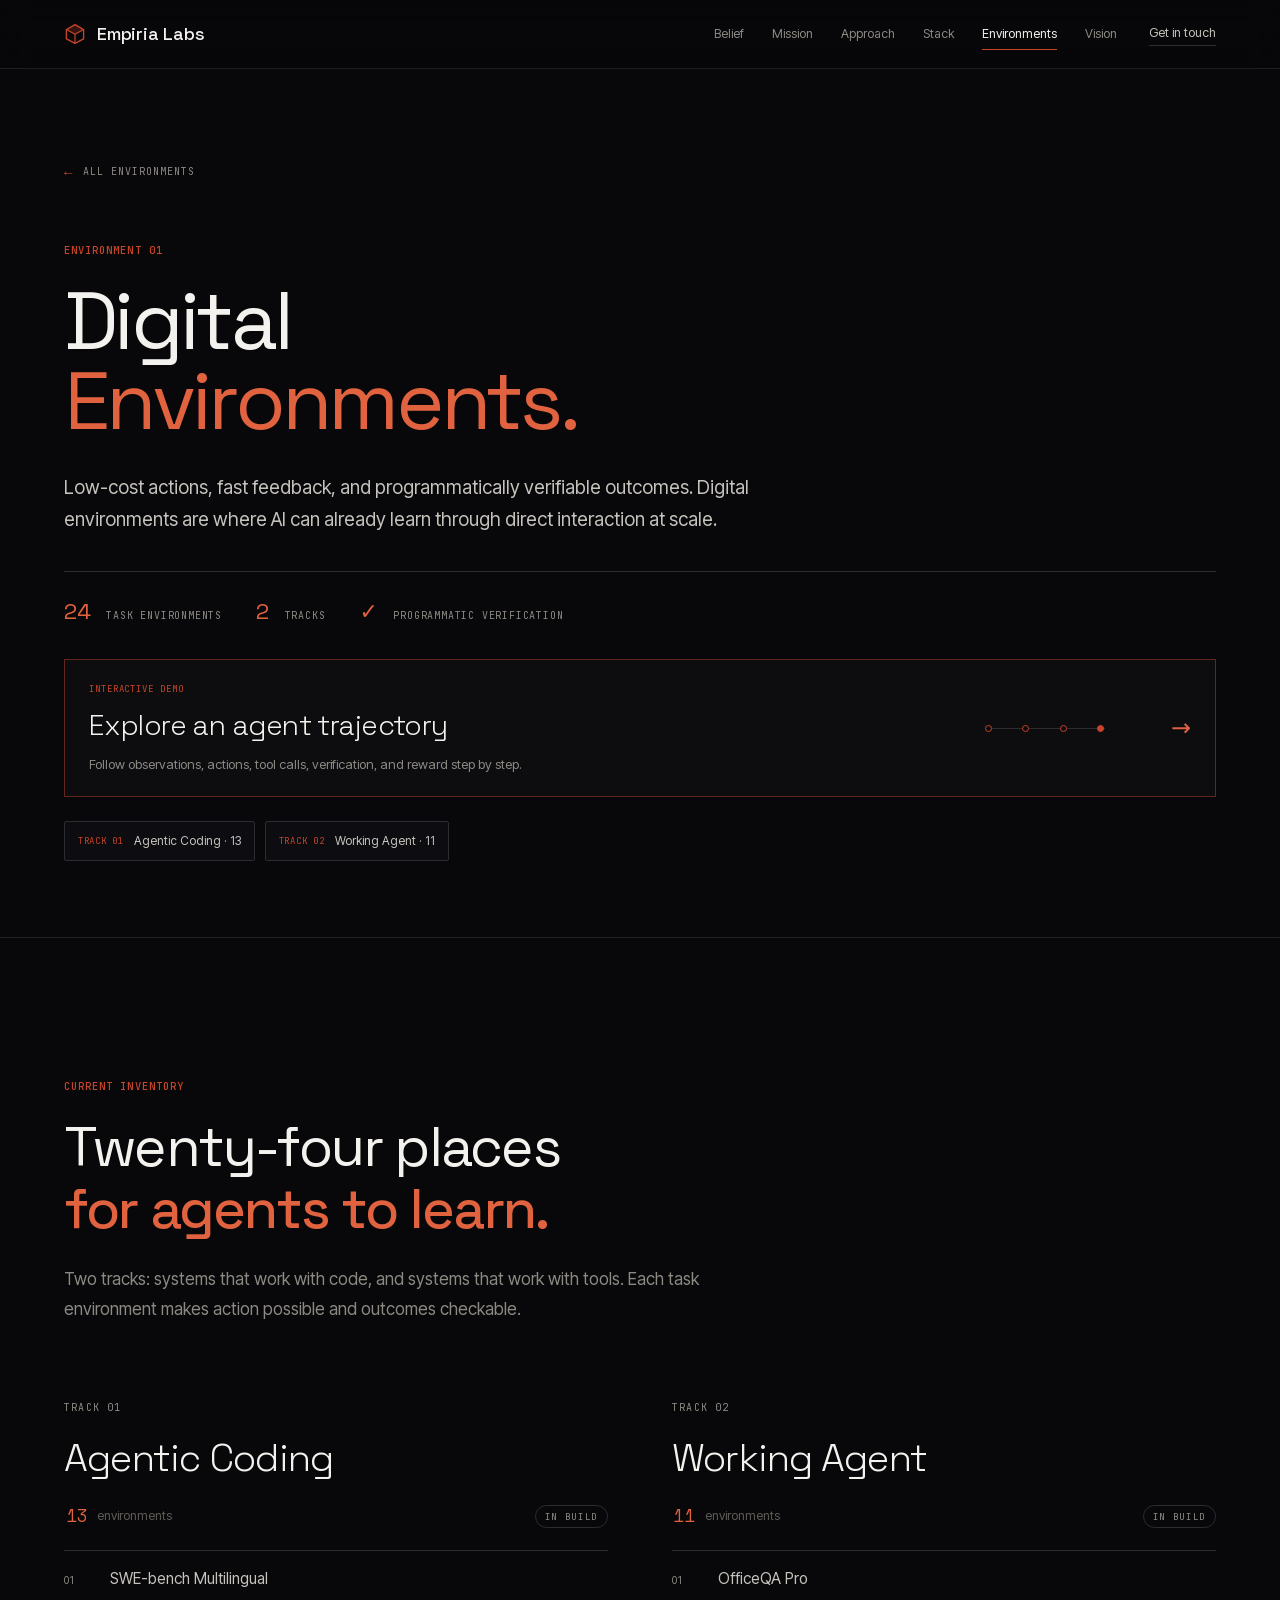
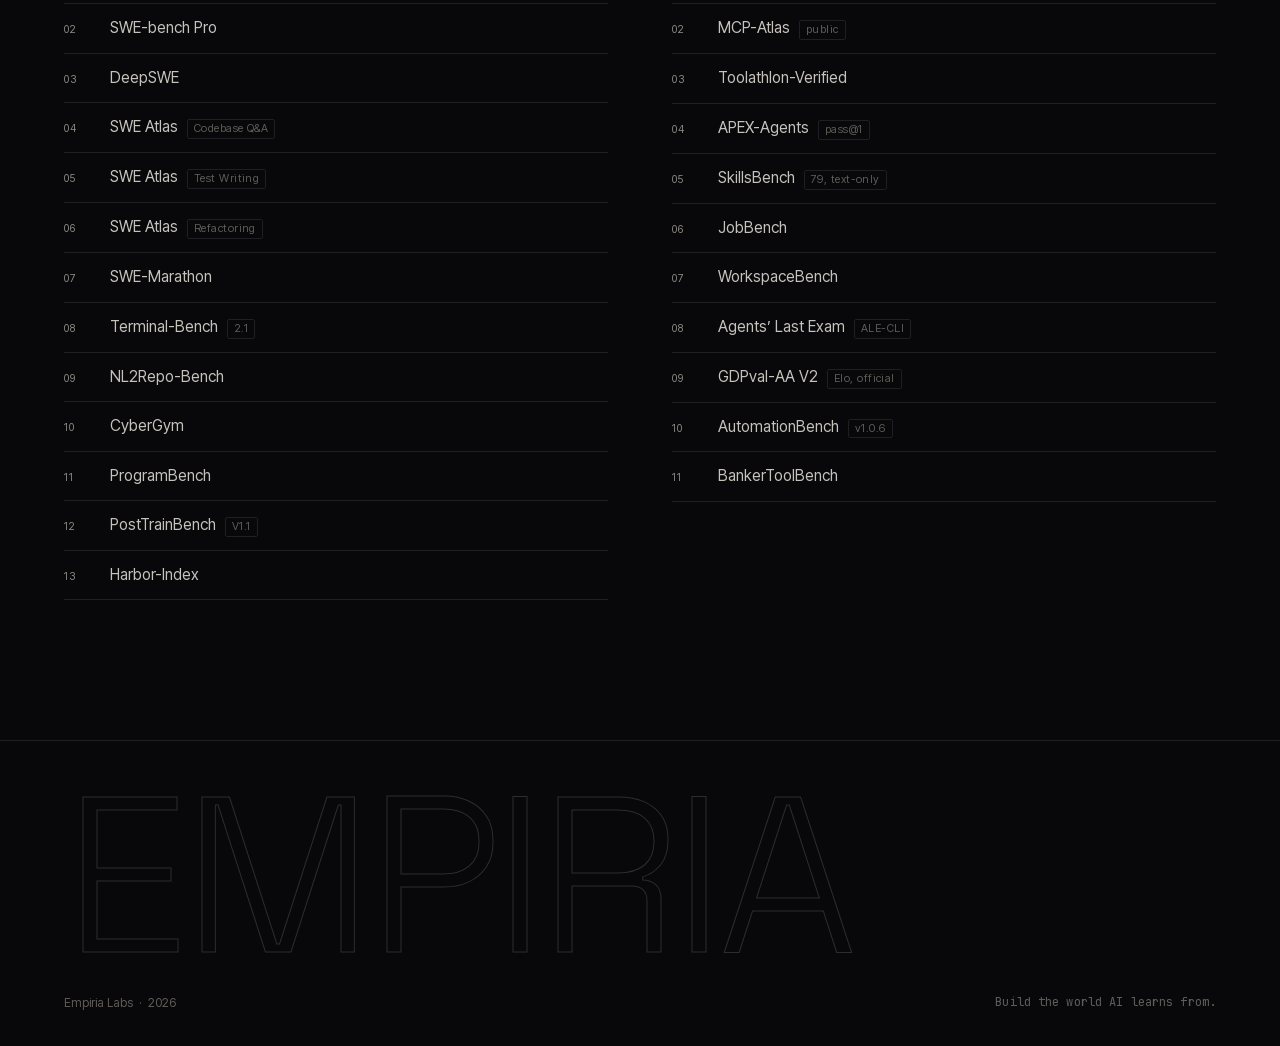
==== digital-environments.html @ 4d1cda7c "Add environment and trajectory analytics pages" ====
<!DOCTYPE html>
<html lang="en">
<head>
<meta charset="utf-8">
<meta name="viewport" content="width=device-width, initial-scale=1">
<title>Digital Environments — Empiria Labs</title>
<meta name="description" content="Twenty-four digital task environments for agentic coding and working agents.">
<meta name="theme-color" content="#08080A">
<link rel="stylesheet" href="fonts.css">
<link rel="preload" href="fonts/space-grotesk.woff2" as="font" type="font/woff2" crossorigin>
<link rel="preload" href="fonts/inter-tight.woff2" as="font" type="font/woff2" crossorigin>
<link rel="preload" href="fonts/jetbrains-mono.woff2" as="font" type="font/woff2" crossorigin>
<link rel="stylesheet" href="style.css">
</head>
<body>
<div class="world" aria-hidden="true"><div class="world-grid"></div></div>

<header class="site-head">
  <div class="container head-inner">
    <a class="brand" href="index.html#top">
      <span class="brand-mark" aria-hidden="true">
        <svg class="brand-cube-construct" viewBox="0 0 64 64" fill="none" xmlns="http://www.w3.org/2000/svg">
          <path class="brand-cube-outline" d="m32 5 25 14v27L32 59 7 46V19L32 5Z"/>
          <path class="brand-cube-grid" d="m7 19 25 14 25-14M32 33v26"/>
          <path class="brand-cube-top" d="m32 5 25 14-25 14L7 19 32 5Z"/>
        </svg>
      </span>
      <span class="brand-name">Empiria&nbsp;Labs</span>
    </a>
    <nav class="site-nav" aria-label="Primary">
      <a href="index.html#belief">Belief</a>
      <a href="index.html#mission">Mission</a>
      <a href="index.html#approach">Approach</a>
      <a href="index.html#stack">Stack</a>
      <a class="active" href="index.html#environments">Environments</a>
      <a href="index.html#vision">Vision</a>
    </nav>
    <a class="head-cta" href="index.html#contact">Get in touch</a>
    <button class="nav-toggle" id="navToggle" aria-label="Menu" aria-expanded="false"><span></span><span></span></button>
  </div>
</header>

<main class="detail-main">
  <section class="detail-hero">
    <div class="container">
      <a class="back-link" href="index.html#environments">All environments</a>
      <p class="label detail-kicker">Environment 01</p>
      <h1 class="detail-title">Digital<em>Environments.</em></h1>
      <p class="detail-intro">
        Low-cost actions, fast feedback, and programmatically verifiable outcomes.
        Digital environments are where AI can already learn through direct interaction at scale.
      </p>
      <div class="detail-stats" aria-label="Digital environment summary">
        <span class="detail-stat"><strong>24</strong> task environments</span>
        <span class="detail-stat"><strong>2</strong> tracks</span>
        <span class="detail-stat"><strong>✓</strong> programmatic verification</span>
      </div>
      <a class="trajectory-launch" href="trajectory-explorer.html">
        <span class="trajectory-launch-copy">
          <small>Interactive demo</small>
          <strong>Explore an agent trajectory</strong>
          <span>Follow observations, actions, tool calls, verification, and reward step by step.</span>
        </span>
        <span class="trajectory-launch-path" aria-hidden="true">
          <i></i><i></i><i></i><i></i>
        </span>
        <span class="trajectory-launch-arrow" aria-hidden="true">→</span>
      </a>
      <nav class="track-jump" aria-label="Jump to a digital environment track">
        <a href="#agentic-coding"><span>Track 01</span> Agentic Coding · 13</a>
        <a href="#working-agent"><span>Track 02</span> Working Agent · 11</a>
      </nav>
    </div>
  </section>

  <section class="section detail-inventory">
    <div class="container">
      <div class="section-head">
        <p class="label">Current inventory</p>
        <h2 class="section-title">Twenty-four places<br><em>for agents to learn.</em></h2>
        <p class="section-lead">
          Two tracks: systems that work with code, and systems that work with tools.
          Each task environment makes action possible and outcomes checkable.
        </p>
      </div>

      <div class="tracks">
        <section class="track" id="agentic-coding">
          <header class="track-head">
            <p class="track-idx">Track 01</p>
            <h3>Agentic Coding</h3>
            <p class="track-meta"><span class="count">13</span> environments <span class="chip">In build</span></p>
          </header>
          <ol class="env-list in-view">
            <li><span class="env-n">01</span><span class="env-name">SWE-bench Multilingual</span></li>
            <li><span class="env-n">02</span><span class="env-name">SWE-bench Pro</span></li>
            <li><span class="env-n">03</span><span class="env-name">DeepSWE</span></li>
            <li><span class="env-n">04</span><span class="env-name">SWE Atlas <span class="env-q">Codebase Q&amp;A</span></span></li>
            <li><span class="env-n">05</span><span class="env-name">SWE Atlas <span class="env-q">Test Writing</span></span></li>
            <li><span class="env-n">06</span><span class="env-name">SWE Atlas <span class="env-q">Refactoring</span></span></li>
            <li><span class="env-n">07</span><span class="env-name">SWE-Marathon</span></li>
            <li><span class="env-n">08</span><span class="env-name">Terminal-Bench <span class="env-q">2.1</span></span></li>
            <li><span class="env-n">09</span><span class="env-name">NL2Repo-Bench</span></li>
            <li><span class="env-n">10</span><span class="env-name">CyberGym</span></li>
            <li><span class="env-n">11</span><span class="env-name">ProgramBench</span></li>
            <li><span class="env-n">12</span><span class="env-name">PostTrainBench <span class="env-q">V1.1</span></span></li>
            <li><span class="env-n">13</span><span class="env-name">Harbor-Index</span></li>
          </ol>
        </section>

        <section class="track" id="working-agent">
          <header class="track-head">
            <p class="track-idx">Track 02</p>
            <h3>Working Agent</h3>
            <p class="track-meta"><span class="count">11</span> environments <span class="chip">In build</span></p>
          </header>
          <ol class="env-list in-view">
            <li><span class="env-n">01</span><span class="env-name">OfficeQA Pro</span></li>
            <li><span class="env-n">02</span><span class="env-name">MCP-Atlas <span class="env-q">public</span></span></li>
            <li><span class="env-n">03</span><span class="env-name">Toolathlon-Verified</span></li>
            <li><span class="env-n">04</span><span class="env-name">APEX-Agents <span class="env-q">pass@1</span></span></li>
            <li><span class="env-n">05</span><span class="env-name">SkillsBench <span class="env-q">79, text-only</span></span></li>
            <li><span class="env-n">06</span><span class="env-name">JobBench</span></li>
            <li><span class="env-n">07</span><span class="env-name">WorkspaceBench</span></li>
            <li><span class="env-n">08</span><span class="env-name">Agents&rsquo; Last Exam <span class="env-q">ALE-CLI</span></span></li>
            <li><span class="env-n">09</span><span class="env-name">GDPval-AA V2 <span class="env-q">Elo, official</span></span></li>
            <li><span class="env-n">10</span><span class="env-name">AutomationBench <span class="env-q">v1.0.6</span></span></li>
            <li><span class="env-n">11</span><span class="env-name">BankerToolBench</span></li>
          </ol>
        </section>
      </div>
    </div>
  </section>
</main>

<footer class="site-foot">
  <div class="wordmark" aria-hidden="true"><span>EMPIRIA</span></div>
  <div class="container foot-bar">
    <p>Empiria Labs &nbsp;·&nbsp; 2026</p>
    <p class="foot-line">Build the world AI learns from.</p>
  </div>
</footer>

<script src="script.js"></script>
</body>
</html>
---- fonts.css ----
/* ============================================================
   Self-hosted webfonts — the three families ropedia.com runs on.

   Space Grotesk  display   wght 300..700
   Inter Tight    body      wght 300..800
   JetBrains Mono labels    wght 400..700

   Self-hosted, not linked: fonts.googleapis.com does not resolve from
   mainland China, and a mirror only relocates the single point of
   failure. Served from our own origin the type cannot fail
   independently of the page.

   latin only. Every character the page renders was audited against the
   subset unicode-ranges: 181 unique characters, none outside latin, and
   the 110 CJK ones are set in the system stack by design.

   No italic is shipped: the site sets none, so the face would have been
   47 KB preloaded and never drawn.
   ============================================================ */

@font-face {
  font-family: 'Inter Tight';
  font-style: normal;
  font-weight: 300 800;
  font-display: swap;
  src: url(fonts/inter-tight.woff2) format('woff2');
  unicode-range: U+0000-00FF, U+0131, U+0152-0153, U+02BB-02BC, U+02C6, U+02DA, U+02DC, U+0304, U+0308, U+0329, U+2000-206F, U+20AC, U+2122, U+2191, U+2193, U+2212, U+2215, U+FEFF, U+FFFD;
}

@font-face {
  font-family: 'JetBrains Mono';
  font-style: normal;
  font-weight: 400 700;
  font-display: swap;
  src: url(fonts/jetbrains-mono.woff2) format('woff2');
  unicode-range: U+0000-00FF, U+0131, U+0152-0153, U+02BB-02BC, U+02C6, U+02DA, U+02DC, U+0304, U+0308, U+0329, U+2000-206F, U+20AC, U+2122, U+2191, U+2193, U+2212, U+2215, U+FEFF, U+FFFD;
}

@font-face {
  font-family: 'Space Grotesk';
  font-style: normal;
  font-weight: 300 700;
  font-display: swap;
  src: url(fonts/space-grotesk.woff2) format('woff2');
  unicode-range: U+0000-00FF, U+0131, U+0152-0153, U+02BB-02BC, U+02C6, U+02DA, U+02DC, U+0304, U+0308, U+0329, U+2000-206F, U+20AC, U+2122, U+2191, U+2193, U+2212, U+2215, U+FEFF, U+FFFD;
}
---- style.css ----
/* ============================================================
   Empiria Labs
   Near-black canvas, editorial serif, restrained vermilion.
   The typography is the visual; the accent earns its presence
   by appearing rarely.
   ============================================================ */

:root {
  /* surfaces — warm near-black, never pure #000 */
  --bg:        #08080A;
  --bg-alt:    #0C0C0F;
  --surface:   #121216;
  --line:      #1E1E23;
  --line-2:    #2C2C33;

  /* ink — warm off-white, paper rather than screen */
  --ink:       #F4F2EE;
  --ink-2:     #C6C3BD;
  --ink-3:     #8D8A84;
  --ink-4:     #605D58;
  --ink-5:     #3A3833;

  /* the single signal: annotation vermilion */
  --accent:      #C8452A;
  --accent-soft: #E0623F;
  --on-accent:   #FDF6F3;

  /* semantic result signals */
  --success:      #43B581;
  --success-soft: #69CEA0;
  --error:        #D95656;
  --error-soft:   #F07878;

  /* The three-family system: a geometric display sans, a tight body sans,
     and a mono that carries every label. Each family falls back to the
     next one in the system rather than straight to system-ui, so a single
     failed face degrades to a deliberate choice instead of to whatever
     the OS happens to ship. */
  --f-display: "Space Grotesk", "Inter Tight", system-ui, sans-serif;
  --f-body:    "Inter Tight", "PingFang SC", "Hiragino Sans GB", "Microsoft YaHei", system-ui, sans-serif;
  --f-mono:    "JetBrains Mono", "SF Mono", "Roboto Mono", ui-monospace, monospace;
  --f-cjk:     "PingFang SC", "Hiragino Sans GB", "Noto Sans SC", "Microsoft YaHei", sans-serif;

  --gutter: clamp(20px, 5vw, 88px);
  --measure: 1320px;
}

*, *::before, *::after { box-sizing: border-box; }

html { scroll-behavior: smooth; }

body {
  margin: 0;
  background: var(--bg);
  color: var(--ink);
  font-family: var(--f-body);
  font-size: 16px;
  line-height: 1.6;
  -webkit-font-smoothing: antialiased;
  text-rendering: optimizeLegibility;
}

a { color: inherit; text-decoration: none; }
h1, h2, h3, p, blockquote, figure, ol, ul { margin: 0; }
ol, ul { padding: 0; list-style: none; }

.container {
  width: 100%; max-width: var(--measure);
  margin-inline: auto;
  padding-inline: var(--gutter);
}

/* ── shared type roles ──────────────────────────────────── */

/* Removing our own italic declarations is not enough to remove italics:
   `em { font-style: italic }` lives in the browser's default stylesheet,
   so <em> stays slanted until it is overridden explicitly. Left alone
   that would be the worst of both worlds — the display family has no
   italic face, so every emphasised clause would be a sheared Space
   Grotesk, which is precisely the synthesis we are avoiding. <i> is
   listed too so a future one cannot reintroduce it. */
em, i { font-style: normal; }

.label {
  font-family: var(--f-mono);
  font-size: 10.5px; font-weight: 500;
  letter-spacing: .1em; text-transform: uppercase;
  color: var(--accent);
}
.label span {
  margin-left: .9em; color: var(--ink-4);
  font-family: var(--f-cjk); letter-spacing: .1em;
}

.eyebrow {
  font-family: var(--f-mono);
  font-size: 10.5px; font-weight: 500;
  letter-spacing: .16em; text-transform: uppercase;
  color: var(--ink-3);
}

.section-title,
.hero-title,
.statement,
.closing-title {
  font-family: var(--f-display);
  font-weight: 400;
  /* Tighter than the serif it replaces, and that is not a preference.
     Space Grotesk is built on near-circular bowls, so at display sizes
     the default sidebearings open into visible gaps between round pairs
     while the serif's brackets used to bridge them. The reference site
     runs -.04em at 54px and -.044em at 84px; -.032em is the same
     instinct held back a little, since these lines carry whole
     sentences rather than two-word headings.

     400 rather than the serif's 300: a geometric sans distributes its
     weight evenly, so a light cut on near-black reads as washed out at
     the exact sizes that are supposed to carry the argument. */
  letter-spacing: -.032em;
  color: var(--ink);
}
.section-title em,
.hero-title em,
.statement em,
.closing-title em {
  /* No slope anywhere on the site, which also means this clause has no
     reason to leave the display family — switching to Inter Tight was
     only ever a way to borrow a drawn italic, and it cost the sentence
     its single continuous typeface. The line is one face again; the
     clause is simply the part of it that is lit.

     Weight has to go through font-variation-settings, not font-weight:
     these headings inherit 'wght' from the scroll-linked ramp, and an
     inherited variation setting overrides font-weight outright —
     measured, font-weight: 600 here changed the rendered width by
     exactly nothing. The offset rides the ramp instead of fighting it,
     so the clause stays 70 heavier than its sentence at every point of
     the breath. 400 is the fallback for the headings outside the ramp,
     and 470 + 70 stays well inside the 300..700 axis. */
  font-variation-settings: 'wght' calc(var(--wght, 400) + 70);
  color: var(--accent-soft);
}

/* ── header ─────────────────────────────────────────────── */
.site-head {
  position: sticky; top: 0; z-index: 50;
  background: rgba(8,8,10,.72);
  backdrop-filter: blur(14px);
  border-bottom: 1px solid var(--line);
}
.head-inner {
  display: flex; align-items: center; gap: 32px;
  height: 68px;
}
.brand { display: inline-flex; align-items: center; gap: 11px; }
.brand-mark { width: 22px; height: 22px; color: var(--accent); display: block; }
.brand-mark svg { width: 100%; height: 100%; display: block; }
.brand-cube-outline,
.brand-cube-grid {
  fill: none;
  stroke: currentColor;
  stroke-linecap: round;
  stroke-linejoin: round;
}
.brand-cube-outline { stroke-width: 4; }
.brand-cube-grid { stroke-width: 3.5; }
.brand-cube-top { fill: currentColor; opacity: .24; stroke: none; }
.brand-cube-construct .brand-cube-outline,
.brand-cube-construct .brand-cube-grid {
  stroke-dasharray: 240;
  animation: brandCubeDraw 4.4s ease-in-out infinite;
}
.brand-cube-construct .brand-cube-grid { animation-delay: .18s; }
.brand-cube-construct .brand-cube-top {
  animation: brandCubeFill 4.4s ease-in-out infinite;
}
@keyframes brandCubeDraw {
  0%      { stroke-dashoffset: 240; opacity: .2; }
  34%,72% { stroke-dashoffset: 0; opacity: 1; }
  100%    { stroke-dashoffset: -240; opacity: .2; }
}
@keyframes brandCubeFill {
  0%,24%,100% { opacity: 0; }
  48%,72%     { opacity: .24; }
}
.brand-name {
  font-family: var(--f-display);
  font-size: 18px; font-weight: 500; letter-spacing: -.012em;
}

.site-nav { display: flex; gap: 28px; margin-left: auto; }
.site-nav a {
  font-size: 12.5px; font-weight: 400; color: var(--ink-3);
  transition: color .18s ease;
}
/* .active stays ungated — scroll-spy must mark the current section on
   touch too. The :hover half moves into the hover block below, or a
   tap leaves the item permanently lit. */
.site-nav a.active { color: var(--ink); }

.head-cta {
  font-size: 12.5px; color: var(--ink-2);
  padding-bottom: 2px; border-bottom: 1px solid var(--line-2);
  transition: color .18s ease, border-color .18s ease;
}


.nav-toggle {
  display: none; margin-left: auto;
  width: 34px; height: 34px; padding: 0;
  background: none; border: 1px solid var(--line-2); border-radius: 2px;
  flex-direction: column; align-items: center; justify-content: center; gap: 5px;
  cursor: pointer;
}
.nav-toggle span { width: 15px; height: 1px; background: var(--ink-2); }

/* ── buttons ────────────────────────────────────────────── */
.btn {
  display: inline-flex; align-items: center; justify-content: center;
  height: 46px; padding: 0 26px;
  font-size: 13px; font-weight: 500; letter-spacing: .01em;
  border-radius: 2px; transition: all .18s ease;
}
.btn-solid { background: var(--accent); color: var(--on-accent); }

.btn-quiet { border: 1px solid var(--line-2); color: var(--ink-2); }


/* ── hero ───────────────────────────────────────────────── */
.hero { position: relative; overflow: hidden; }
/* Signals that the plane is an instrument you can act on — but only once the
   interaction is actually armed, so a coarse-pointer device is never promised
   something it cannot do. Reset over the copy, where the pointer's job is
   reading and selecting, not probing. */
html.pointer-fine .hero { cursor: crosshair; }
html.pointer-fine .hero-inner,
html.pointer-fine .hero-foot,
html.pointer-fine .hero-banner { cursor: auto; }
.hero-field { position: absolute; inset: 0; pointer-events: none; }

/* The environment: a real 3D ground plane that recedes to a horizon and
   scrolls toward the viewer forever. One cell of travel per cycle, so the
   loop is seamless.

   --pox / --yaw / --pitch are written by script.js from the pointer. Shifting
   the vanishing point is what actually sells "the camera turned"; the two
   rotations alone would just skew the plane. All three default to neutral, so
   with scripting off the plane renders exactly as before. */
.plane-wrap {
  position: absolute; left: 0; right: 0; top: 54%; bottom: -4%;
  overflow: hidden;
  perspective: 340px;
  perspective-origin: calc(50% + var(--pox, 0px)) 0%;
  -webkit-mask-image: linear-gradient(to bottom, transparent 0, #000 9%, #000 100%);
          mask-image: linear-gradient(to bottom, transparent 0, #000 9%, #000 100%);
}
.grid-plane {
  position: absolute; left: -90%; right: -90%; top: 0; height: 240%;
  /* yaw before tilt: the world turns about the screen's vertical axis, which
     is what a camera pan looks like. Tilt-then-yaw would spiral the floor. */
  transform: rotateY(var(--yaw, 0deg)) rotateX(calc(66deg + var(--pitch, 0deg)));
  transform-origin: 50% 0%;
  background-image:
    linear-gradient(to right,  rgba(244,242,238,.30) 1px, transparent 1px),
    linear-gradient(to bottom, rgba(244,242,238,.30) 1px, transparent 1px);
  background-size: 56px 56px;
  animation: plane 5.5s linear infinite;
}
@keyframes plane { to { background-position: 0 56px; } }

/* the sensed region: same geometry, brighter lines, punched out by a
   screen-space radial mask that follows the probe */
.plane-lit { display: none; opacity: 0; transition: opacity .45s ease; }
html.pointer-fine .plane-lit { display: block; }
.plane-lit .grid-plane {
  background-image:
    linear-gradient(to right,  rgba(255,150,120,.85) 1px, transparent 1px),
    linear-gradient(to bottom, rgba(200,69,42,.92)   1px, transparent 1px);
}
html.pointer-fine .plane-lit {
  /* Falls off hard at the footprint edge: a soft wide ramp reads as a warm
     smudge, a tight one reads as cells being sensed. */
  -webkit-mask-image: radial-gradient(circle 150px at var(--pmx, -999px) var(--pmy, -999px),
                       #000 0%, #000 52%, rgba(0,0,0,.35) 82%, transparent 100%);
          mask-image: radial-gradient(circle 150px at var(--pmx, -999px) var(--pmy, -999px),
                       #000 0%, #000 52%, rgba(0,0,0,.35) 82%, transparent 100%);
}
html.pointer-fine .hero.live .plane-lit { opacity: 1; }

/* ── J · the coarse-pointer hero ────────────────────────────
   Everything above is gated on a fine pointer, which left a phone
   looking at a static grid — and phones are most of the traffic.

   No pointer to follow here, so the camera moves on its own instead. The
   yaw and the vanishing point travel together in one 26s cycle, exactly
   the pairing the pointer path uses (positive yaw with the origin pushed
   the other way): that combination is what reads as a camera panning
   rather than a floor being skewed. 26s is deliberately slower than
   anything else in the hero — it should be noticed on the second look,
   not the first.

   The two animations sit on different properties, so `plane` keeps
   scrolling the cells underneath while `pan` turns the world. */
html.pointer-coarse .grid-plane {
  animation: plane 5.5s linear infinite, camYaw 26s ease-in-out infinite;
}
html.pointer-coarse .plane-wrap { animation: camPan 26s ease-in-out infinite; }
@keyframes camYaw {
  0%, 100% { transform: rotateY(-2deg) rotateX(66deg); }
  50%      { transform: rotateY(2deg)  rotateX(66deg); }
}
/* percentages, not px: the shift then stays proportional from 390 to 1440
   instead of being imperceptible on a phone */
@keyframes camPan {
  0%, 100% { perspective-origin: 52.2% 0%; }
  50%      { perspective-origin: 47.8% 0%; }
}

/* A tap lights the cells it landed on, through the same layer and the
   same screen-space mask the pointer path drives — so the phone gets the
   same phenomenon a cursor gets, not a separate mobile effect.
   Fast in, slow out: the attack should feel like a response to the
   finger, the release like the environment settling. */
html.pointer-coarse .plane-lit {
  display: block;
  transition: opacity .5s ease;
  -webkit-mask-image: radial-gradient(circle 132px at var(--pmx, -999px) var(--pmy, -999px),
                       #000 0%, #000 52%, rgba(0,0,0,.35) 82%, transparent 100%);
          mask-image: radial-gradient(circle 132px at var(--pmx, -999px) var(--pmy, -999px),
                       #000 0%, #000 52%, rgba(0,0,0,.35) 82%, transparent 100%);
}
html.pointer-coarse .hero.touched .plane-lit {
  opacity: 1;
  transition-duration: .12s;
}

/* the frontier of what is already known. Keyframes own opacity, so pointer
   proximity has to arrive as a filter to avoid fighting the animation. */
.horizon {
  position: absolute; left: 0; right: 0; top: 54%; height: 1px;
  background: linear-gradient(90deg, transparent, var(--accent) 22%, var(--accent) 78%, transparent);
  animation: hz 9s ease-in-out infinite;
  filter: brightness(calc(1 + var(--hzb, 0) * 1.5));
}
@keyframes hz { 0%, 100% { opacity: .42; } 50% { opacity: .95; } }
.horizon-glow {
  position: absolute; left: 0; right: 0; top: 54%; height: 240px;
  background: linear-gradient(to bottom, rgba(200,69,42,.22), rgba(200,69,42,0) 68%);
  animation: hz 9s ease-in-out infinite;
  filter: brightness(calc(1 + var(--hzb, 0)));
}

/* the probe — the agent's own position in the environment */
.probe {
  display: none;
  position: absolute; left: 0; top: 0;
  width: 300px; height: 300px; margin: -150px 0 0 -150px;
  border-radius: 50%;
  opacity: 0; transition: opacity .4s ease;
  background:
    radial-gradient(circle at 50% 50%, rgba(200,69,42,.16) 0%, rgba(200,69,42,.05) 34%, transparent 66%),
    radial-gradient(circle at 50% 50%, rgba(244,242,238,.07) 0%, transparent 46%);
  transform: translate3d(var(--mx, -999px), var(--my, -999px), 0);
}
.probe::before,
.probe::after {
  content: ""; position: absolute; left: 50%; top: 50%;
  border-radius: 50%;
}
/* The sensed footprint, drawn at the same radius as the lighting mask, so the
   brightened cells have a visible cause. No crosshair here on purpose — the
   hero already sets cursor: crosshair, and two reticles just read as a bug. */
.probe::before {
  width: 300px; height: 300px; margin: -150px 0 0 -150px;
  border: 1px solid rgba(200,69,42,.32);
}
.probe::after {
  width: 5px; height: 5px; margin: -2.5px 0 0 -2.5px;
  background: var(--accent);
  box-shadow: 0 0 10px 2px rgba(200,69,42,.6);
}
html.pointer-fine .probe { display: block; }
html.pointer-fine .hero.live .probe { opacity: 1; }

/* act -> outcome verified */
.events { position: absolute; inset: 0; }
.ev {
  position: absolute; left: var(--x); top: var(--y);
  --s: 1;
  /* size, not transform: evDot animates transform, so a perspective
     scale applied there would be wiped out on every live mark */
  width: calc(5px * var(--s)); height: calc(5px * var(--s));
  margin: calc(-2.5px * var(--s)) 0 0 calc(-2.5px * var(--s));
  border-radius: 50%; background: var(--accent);
  /* present but dormant. The inventory exists; only some of it is live */
  opacity: .2;
  transition: box-shadow .3s ease, opacity .3s ease;
}
.ev-live {
  opacity: 1;
  animation: evDot 9s ease-in-out infinite;
  animation-delay: var(--d);
}
.ev-live::after {
  content: ""; position: absolute; inset: -2px;
  border-radius: 50%; border: 1px solid var(--accent);
  animation: evRing 9s cubic-bezier(.16,.7,.3,1) infinite;
  animation-delay: var(--d);
}
/* the environment notices the agent approaching. Scaled with --s, or the
   glow on a distant 2.5px mark would be wider than the mark is tall. */
.ev.near {
  box-shadow: 0 0 0 calc(3px * var(--s)) rgba(200,69,42,.3),
              0 0 calc(16px * var(--s)) calc(2px * var(--s)) rgba(200,69,42,.55);
}
/* a dormant mark answers by waking, not just by glowing */
.ev:not(.ev-live).near { opacity: .85; }
@keyframes evDot {
  0%, 100% { opacity: 0; transform: scale(.3); }
  5%       { opacity: 1; transform: scale(1); }
  26%      { opacity: .8; transform: scale(1); }
  46%      { opacity: 0; transform: scale(.4); }
}
@keyframes evRing {
  0%       { opacity: 0;  transform: scale(.4); }
  6%       { opacity: .85; }
  44%, 100% { opacity: 0;  transform: scale(7); }
}

/* The environment map's modular cube, promoted into the hero as a distant
   object being constructed. Larger and quieter here: it should reward a
   second look without competing with the claim on the left. */
.hero-environment-cube {
  position: absolute;
  z-index: 1;
  right: clamp(38px, 8vw, 150px);
  top: auto;
  bottom: 48%;
  width: clamp(230px, 27vw, 390px);
  height: clamp(230px, 27vw, 390px);
  color: var(--accent-soft);
  opacity: .38;
  transform: rotate(-7deg);
  animation: heroCubeDrift 14s ease-in-out infinite;
  pointer-events: none;
}
.hero-environment-cube svg {
  width: 100%; height: 100%; overflow: visible;
  stroke: currentColor; stroke-linecap: round; stroke-linejoin: round;
}
.hero-environment-cube .cube-shell {
  stroke-width: 1.5;
  stroke-dasharray: 390;
  animation: heroCubeTrace 10.5s ease-in-out infinite;
}
.hero-environment-cube .cube-axis {
  stroke-width: 1.2;
  stroke-dasharray: 210;
  animation: heroCubeAxis 10.5s ease-in-out infinite .45s;
}
.hero-environment-cube .cube-cell {
  fill: currentColor; stroke: none;
  animation: heroCubeCells 7s ease-in-out infinite;
}
@keyframes heroCubeDrift {
  0%,100% { transform: translate3d(0,0,0) rotate(-8deg) scale(.96); }
  50%     { transform: translate3d(-14px,10px,0) rotate(2deg) scale(1.035); }
}
@keyframes heroCubeTrace {
  0%,10%  { stroke-dashoffset: 390; opacity: .12; }
  38%,80% { stroke-dashoffset: 0; opacity: .9; }
  100%    { stroke-dashoffset: -390; opacity: .12; }
}
@keyframes heroCubeAxis {
  0%,18%  { stroke-dashoffset: 210; opacity: .06; }
  46%,80% { stroke-dashoffset: 0; opacity: .5; }
  100%    { stroke-dashoffset: -210; opacity: .06; }
}
@keyframes heroCubeCells {
  0%,100% { opacity: .18; }
  50%     { opacity: .64; }
}

/* ── G · the environment boots ──────────────────────────────
   The plane used to exist at full strength on frame one, so the page
   opened with the world already running and the type sliding in on top
   of it. Now the world is instantiated first and the claim follows:
   horizon draws out from the centre, the glow blooms down from it, the
   ground resolves, the marks come online.

   Each stage animates a property its permanent animation does not own —
   hz owns opacity on both horizon layers, so the boot uses transform;
   plane owns background-position and camYaw owns transform on the grid,
   so the boot moves up to .plane-wrap's opacity. Nothing fights.

   Gated on html.anim, the class set inline in <head>. With scripting off
   it is never added and every layer simply renders, at once, finished.

   The type only trails the world by ~0.2s and overlaps its tail: fully
   sequencing them would read as a loading screen and would push the h1
   — almost certainly the LCP element — most of a second later. */
html.anim .horizon {
  transform-origin: 50% 50%;
  animation: hz 9s ease-in-out infinite,
             hzDraw .52s cubic-bezier(.22,.61,.36,1) both;
}
@keyframes hzDraw { from { transform: scaleX(0); } to { transform: scaleX(1); } }

html.anim .horizon-glow {
  transform-origin: 50% 0%;
  animation: hz 9s ease-in-out infinite,
             glowBloom .8s cubic-bezier(.22,.61,.36,1) .18s both;
}
@keyframes glowBloom { from { transform: scaleY(.12); } to { transform: scaleY(1); } }

html.anim .plane-wrap { animation: planeBoot .78s ease-out .12s both; }
/* restated rather than inherited: script.js adds pointer-coarse after
   first paint, and the animation shorthand replaces the whole list —
   omitting planeBoot here would cancel the boot mid-flight on touch */
html.anim.pointer-coarse .plane-wrap {
  animation: planeBoot .78s ease-out .12s both,
             camPan 26s ease-in-out infinite;
}
@keyframes planeBoot { from { opacity: 0; } to { opacity: 1; } }

html.anim .events { animation: evBoot .7s ease-out .46s both; }
@keyframes evBoot { from { opacity: 0; } to { opacity: 1; } }

/* ── K · the verdict ────────────────────────────────────────
   The plane demonstrated act -> verified and never said so. This names
   it, once, next to the outcome it belongs to.

   Kept to two words at eyebrow scale, and it arrives 0.18s AFTER the
   spark so the order is legible: you acted, then the environment
   answered. Any longer or any louder and it becomes a game HUD.

   "/" rather than an arrow on purpose — U+2192 is outside the latin
   subset we self-host, so it would render in a fallback face next to
   two words of Inter. "/" is also the separator the hero band already
   uses, so the punctuation is the site's own. */
.verdict {
  font-family: var(--f-mono);
  --dx: 14px;
  --dy: -18px;
  /* signed, so the drift always enters toward the outcome and leaves
     away from it whichever side the label sits on */
  --dd: 7px;
  position: absolute; left: var(--x); top: var(--y);
  font-size: 10px; font-weight: 400;
  letter-spacing: .14em; text-transform: uppercase;
  white-space: nowrap; color: var(--ink-3);
  pointer-events: none;
  animation: verdict 1.5s ease-out .18s both;
}
.verdict b { font-weight: 500; color: var(--accent-soft); }
.verdict i { font-style: normal; color: var(--ink-5); margin: 0 .3em; }
/* near the right edge the label would run off the plane, so it grows the
   other way instead. Percentages in translate() resolve against the
   element, so this needs no measurement. */
.verdict.flip { --dx: calc(-100% - 14px); }
@keyframes verdict {
  0%   { opacity: 0; transform: translate(var(--dx), calc(var(--dy) + var(--dd))); }
  18%  { opacity: 1; transform: translate(var(--dx), var(--dy)); }
  64%  { opacity: 1; }
  100% { opacity: 0; transform: translate(var(--dx), calc(var(--dy) - var(--dd))); }
}

/* a click IS the loop: the agent acts, the environment returns a verified
   outcome at exactly that spot. Two rings at different speeds so it reads as
   a result propagating outward, not a single decorative pop. */
.spark {
  position: absolute; left: var(--x); top: var(--y);
  width: 7px; height: 7px; margin: -3.5px 0 0 -3.5px;
  border-radius: 50%; background: var(--accent);
  animation: sparkDot 1.5s cubic-bezier(.2,.7,.3,1) both;
}
.spark::before,
.spark::after {
  content: ""; position: absolute; inset: -2px;
  border-radius: 50%; border: 1px solid var(--accent);
}
.spark::before { animation: sparkRing 1.5s cubic-bezier(.12,.72,.26,1) both; }
.spark::after  { animation: sparkRing 1.5s cubic-bezier(.12,.72,.26,1) .16s both;
                 border-color: rgba(200,69,42,.5); }
@keyframes sparkDot {
  0%   { opacity: 0; transform: scale(.2); }
  8%   { opacity: 1; transform: scale(2.1); }
  26%  { opacity: 1; transform: scale(1); }
  100% { opacity: 0; transform: scale(.5); }
}
@keyframes sparkRing {
  0%   { opacity: 0; transform: scale(.4); }
  9%   { opacity: 1; }
  100% { opacity: 0; transform: scale(7.5); }
}

/* ── hero entrance ──────────────────────────────────────────
   Armed by an inline <script> in <head> (html.anim), NOT by script.js.
   The animation finishes on its own in CSS, so nothing can strand a
   block at opacity 0 — and with scripting off the class is never added
   and every line simply renders. */
html.anim .rise {
  opacity: 0;
  animation: rise .95s cubic-bezier(.22,.61,.36,1) both;
  animation-delay: var(--d, 0s);
}
@keyframes rise {
  from { opacity: 0; transform: translateY(16px); }
  to   { opacity: 1; transform: none; }
}
.hero-title .rise { display: block; }
/* Only darken where type actually sits — the upper-left. The lower right
   is left almost bare so the receding plane is legible; that plane is the
   whole point of the hero. */
.hero-veil {
  position: absolute; inset: 0; pointer-events: none;
  background:
    linear-gradient(to bottom, rgba(8,8,10,.88) 0%, rgba(8,8,10,.3) 42%, rgba(8,8,10,0) 72%),
    linear-gradient(105deg, rgba(8,8,10,.92) 0%, rgba(8,8,10,.62) 34%, rgba(8,8,10,.08) 66%, rgba(8,8,10,0) 100%);
}
.hero-inner {
  position: relative; z-index: 2;
  padding-top: clamp(76px, 12vw, 148px);
  padding-bottom: clamp(48px, 8vw, 92px);
}
.hero-title {
  margin-top: 26px;
  font-size: clamp(46px, 8.2vw, 104px);
  line-height: 1.02;
  letter-spacing: -.028em;
}
.hero-title-zh {
  margin-top: 20px;
  font-family: var(--f-cjk);
  font-size: clamp(15px, 1.5vw, 18px);
  font-weight: 300; letter-spacing: .14em;
  color: var(--ink-3);
}
.hero-lead {
  margin-top: 34px; max-width: 40rem;
  font-size: clamp(16px, 1.5vw, 18.5px);
  line-height: 1.68; color: var(--ink-2);
}
.hero-cta { display: flex; flex-wrap: wrap; gap: 12px; margin-top: 40px; }

.hero-foot {
  position: relative; z-index: 2;
  display: flex; align-items: baseline; gap: 18px; flex-wrap: wrap;
  padding-top: 26px; padding-bottom: clamp(52px, 8vw, 86px);
}
.hero-foot::before {
  content: ""; position: absolute; left: var(--gutter); right: var(--gutter); top: 0;
  height: 1px; background: var(--line);
}
.mark {
  /* Was a display italic. With no drawn italic in the display face, the
     reference site's own answer for this register is mono — and it reads
     better here regardless: this line is a marker, not an aside.
     Stepped down a notch because mono sets visually larger at equal px. */
  font-family: var(--f-mono);
  font-size: clamp(15px, 1.7vw, 18px);
  letter-spacing: .01em;
  color: var(--ink-2);
}
.mark-zh {
  font-family: var(--f-cjk); font-size: 13px;
  letter-spacing: .16em; color: var(--ink-4);
}

/* ── announcement band ──────────────────────────────
   The only solid fill of the accent anywhere on the page. It is a 40px
   strip, and it echoes the primary button, so the restraint of the rest
   holds — but it is unmissable, which is the whole job of a top band.

   .hero has no horizontal padding of its own (the gutter lives on
   .container inside), so this is already edge-to-edge without the
   100vw / negative-margin trick the reference needs. */
.hero-banner {
  --hb-dur: 46s;
  position: relative; z-index: 3;
  background: var(--accent);
  overflow: hidden;
}
.hb-track {
  display: flex; width: max-content;
  animation: hbMarquee var(--hb-dur) linear infinite;
  will-change: transform;
}
@keyframes hbMarquee { to { transform: translateX(-50%); } }

.hb-row {
  display: flex; align-items: center; flex: none;
  white-space: nowrap; padding-block: 11px;
}
/* Serif and bold against the sans-serif whisper of the lower ticker —
   two marquees in one viewport must not read as the same object. */
.hb-item {
  padding-inline: 17px;
  font-family: var(--f-display);
  font-size: 15px; font-weight: 600; letter-spacing: -.008em;
  color: var(--on-accent);
}
/* Opaque, deliberately. At 70% alpha this label composites to
   rgb(237,193,183) over the band — 2.98:1, nowhere near AA for 10px
   text. A label earns its subordinate rank from case, tracking and a
   hairline box, never from being harder to read. */
.hb-lead {
  font-family: var(--f-mono);
  margin-inline: 17px;
  padding: 3px 9px 2px;
  border: 1px solid rgba(253,246,243,.42);
  border-radius: 2px;
  font-size: 9.5px; font-weight: 600;
  letter-spacing: .11em; text-transform: uppercase;
  color: var(--on-accent);
}
/* A slash, not the vermilion diamond used downpage: the same mark in two
   different bands would imply the two are the same list. */
.hb-sep {
  font-size: 12px; line-height: 1;
  color: rgba(253,246,243,.42);
}

/* ── ticker ──────────────────────────────────────
   A full-bleed band between the hero and the first argument. Two
   byte-identical rows sit in one max-content track; translating the
   track to exactly -50% lands row two where row one started, so the
   loop has no seam and needs no measurement.

   Only a border-top here: the next section is .bordered, and its own
   top rule closes the band. Two borders would read as a double rule. */
.ticker {
  /* Duration is a variable so a breakpoint can retune the pace without a
     second animation declaration overriding the first. */
  --tick-dur: 96s;
  position: relative;
  border-top: 1px solid var(--line);
  background: var(--bg-alt);
  overflow: hidden;
}

/* Names dissolve at the viewport edge instead of being guillotined.
   Painted as overlays rather than a mask on .ticker, because a mask
   would eat the border rule as well. */
.ticker::before,
.ticker::after {
  content: ""; position: absolute; top: 0; bottom: 0; z-index: 2;
  width: clamp(36px, 7vw, 132px); pointer-events: none;
}
/* Solid for the first third, then ramp: a plain two-stop gradient still
   leaves a half-legible word sitting on the very edge. */
.ticker::before { left: 0;  background: linear-gradient(90deg,
  var(--bg-alt) 0%, var(--bg-alt) 34%, rgba(12,12,15,.62) 62%, rgba(12,12,15,0) 100%); }
.ticker::after  { right: 0; background: linear-gradient(270deg,
  var(--bg-alt) 0%, var(--bg-alt) 34%, rgba(12,12,15,.62) 62%, rgba(12,12,15,0) 100%); }

.ticker-track {
  display: flex; width: max-content;
  animation: ticker var(--tick-dur) linear infinite;
  will-change: transform;
}
@keyframes ticker { to { transform: translateX(-50%); } }

.ticker-row {
  display: flex; align-items: center; flex: none;
  white-space: nowrap; padding-block: 15px;
}

/* The band labels itself: each run of names is introduced by its track,
   so no static caption has to float above a moving surface. */
.ticker-lead {
  font-family: var(--f-mono);
  padding-inline: 20px;
  font-size: 10px; font-weight: 500;
  letter-spacing: .11em; text-transform: uppercase;
  color: var(--accent-soft);
}
.ticker-item {
  padding-inline: 20px;
  font-size: 13.5px; letter-spacing: .012em;
  color: var(--ink-3);
}
/* An annotation mark, not a bullet — same vermilion as every other
   thing on this page that means "checked". */
.ticker-sep { display: inline-flex; align-items: center; }
.ticker-sep::before {
  content: "\25C6"; font-size: 6px; line-height: 1;
  color: var(--accent); opacity: .8;
}

/* ── sections ───────────────────────────────────────────── */
.section { padding-block: clamp(76px, 11vw, 140px); }
.bordered { border-top: 1px solid var(--line); }
/* Was an opaque #0C0C0F. It has to be translucent now or it would paint
   over .world, and the tonal step this class exists for is only ~4 levels
   — well within what a 1.6% white veil reproduces over --bg. It also
   dims the grid slightly under these sections, which is the tonal
   variety the opaque version used to give for free. */
.alt { background: rgba(255,255,255,.016); }

.section-head { margin-bottom: clamp(48px, 6vw, 76px); }
.section-title {
  margin-top: 22px;
  font-size: clamp(30px, 4.4vw, 56px);
  line-height: 1.1;
}

/* ── statement blocks (belief / vision) ─────────────────── */
.belief .statement {
  margin-top: 34px;
  font-size: clamp(27px, 3.9vw, 50px);
  line-height: 1.22;
  max-width: 22ch;
  max-width: min(100%, 26ch);
}
.belief .statement em { display: inline; }
.statement-zh {
  margin-top: 30px; max-width: 46rem;
  font-family: var(--f-cjk);
  font-size: clamp(14px, 1.4vw, 16px);
  line-height: 2; letter-spacing: .04em;
  color: var(--ink-3);
}
.statement-zh::before {
  content: ""; display: block;
  width: 40px; height: 1px; background: var(--line-2);
  margin-bottom: 22px;
}

/* ── split (mission) ────────────────────────────────────── */
.split { display: grid; grid-template-columns: 190px minmax(0, 1fr); gap: clamp(24px, 5vw, 72px); }
.split-side { padding-top: 12px; }
.prose {
  font-family: var(--f-display);
  font-weight: 300;
  font-size: clamp(21px, 2.5vw, 31px);
  line-height: 1.42; letter-spacing: -.012em;
  max-width: 30ch;
  max-width: min(100%, 34ch);
}
/* Body copy carries no variation ramp, so plain font-weight is enough
   here — and it is the same substitution as the headings: the slope is
   gone, the accent and a little extra weight carry the emphasis. */
.prose em { font-weight: 500; color: var(--accent-soft); }
.prose-zh {
  margin-top: 28px; max-width: 44rem;
  font-family: var(--f-cjk);
  font-size: 15px; line-height: 2; letter-spacing: .04em;
  color: var(--ink-3);
}
.prose-note {
  margin-top: 34px; padding-top: 24px;
  border-top: 1px solid var(--line);
  max-width: 40rem;
  font-size: 15px; line-height: 1.72; color: var(--ink-4);
}

/* ── the loop ───────────────────────────────────────────────
   A beat clock drives everything: four stages fire in order, the segment
   between each pair wipes in behind the firing node, then the return path
   lights and Act fires again. Watching it come back around is the whole
   point — a one-way glow reads as a pipeline, not a loop. */
.loop {
  position: relative;
  --T: 8.4s;          /* full revolution */
  --beat: 2.1s;       /* one stage      */
}

.loop-rail {
  position: absolute; top: 0; left: 0; right: 0; height: 1px;
  background: var(--line-2);
}

.loop-steps {
  display: grid; grid-template-columns: repeat(4, minmax(0, 1fr));
  gap: 16px;
}
.loop-steps li { position: relative; padding: 34px 24px 0 0; }

/* the stretch of rail this stage owns; bridges the grid gap so the
   travelling light is continuous across columns */
.loop-steps li::after {
  content: ""; position: absolute; top: -1px; left: 0;
  width: calc(100% + 16px); height: 1px;
  background: var(--accent);
  transform: scaleX(0); transform-origin: left center;
  animation: seg var(--T) linear infinite;
  animation-delay: calc(var(--i) * var(--beat));
}
.loop-steps li:last-child::after { width: 100%; }
@keyframes seg {
  0%        { transform: scaleX(0);  opacity: 1; }
  19%       { transform: scaleX(1);  opacity: 1; }
  30%       { opacity: 1; }
  44%       { transform: scaleX(1);  opacity: 0; }
  45%, 100% { transform: scaleX(0);  opacity: 0; }
}

.node {
  position: absolute; top: -4.5px; left: 0;
  width: 9px; height: 9px; border-radius: 50%;
  background: var(--ink-5);
  animation: nodeFire var(--T) linear infinite;
  animation-delay: calc(var(--i) * var(--beat));
}
@keyframes nodeFire {
  0%        { background: var(--accent); transform: scale(1.9);
              box-shadow: 0 0 0 0 rgba(200,69,42,.55); }
  13%       { background: var(--accent); transform: scale(1.15);
              box-shadow: 0 0 0 13px rgba(200,69,42,0); }
  30%       { background: var(--accent); transform: scale(1); box-shadow: none; }
  44%, 100% { background: var(--ink-5);  transform: scale(1); box-shadow: none; }
}

.loop-steps h3 {
  margin-top: 10px;
  font-family: var(--f-display); font-weight: 400;
  font-size: clamp(22px, 2.4vw, 30px); letter-spacing: -.014em;
  color: var(--ink-3);
  animation: textFire var(--T) linear infinite;
  animation-delay: calc(var(--i) * var(--beat));
}
@keyframes textFire {
  0%, 26%   { color: var(--ink); }
  44%, 100% { color: var(--ink-3); }
}
.loop-steps p {
  margin-top: 4px;
  font-family: var(--f-cjk); font-size: 12.5px;
  letter-spacing: .22em; color: var(--ink-5);
}
.loop-idx {
  font-size: 10.5px; letter-spacing: .2em; color: var(--ink-5);
  animation: idxFire var(--T) linear infinite;
  animation-delay: calc(var(--i) * var(--beat));
}
@keyframes idxFire {
  0%, 26%   { color: var(--accent); }
  44%, 100% { color: var(--ink-5); }
}

/* the return: learning feeds the next action. Fires on the fourth beat and
   overlaps the start of the next one, so the circuit visibly closes. */
.loop-return {
  height: 34px; margin-top: 26px;
  border: 1px dashed var(--line-2); border-top: 0;
  position: relative;
  animation: retFire var(--T) linear infinite;
  animation-delay: calc(3 * var(--beat));
}
@keyframes retFire {
  0%,  8%   { border-color: var(--line-2); }
  17%, 27%  { border-color: var(--accent); }
  38%, 100% { border-color: var(--line-2); }
}
.loop-return i {
  position: absolute; left: -4.5px; top: -6px;
  border-left: 4.5px solid transparent; border-right: 4.5px solid transparent;
  border-bottom: 7px solid var(--accent);
  opacity: .3;
  animation: arrowFire var(--T) linear infinite;
  animation-delay: calc(3 * var(--beat));
}
@keyframes arrowFire {
  0%,  20%  { opacity: .3; transform: translateY(0); }
  27%       { opacity: 1;  transform: translateY(-4px); }
  38%, 100% { opacity: .3; transform: translateY(0); }
}

/* No rule above this note: the dashed return path already draws the line,
   and stacking a second one reads as a mistake. */
.loop-note {
  margin-top: clamp(30px, 3.4vw, 46px);
  max-width: 48rem;
  font-size: clamp(15px, 1.5vw, 17px); line-height: 1.75;
  color: var(--ink-2);
}

/* ── stack (the loop as infrastructure) ─────────────────────
   The only card grid on the page. Everything above and below is type
   and hairlines, so a bordered surface here is what says "this is the
   built thing" — the shift in material carries the shift from claim
   to implementation. */
.stage-grid {
  display: grid; grid-template-columns: repeat(4, minmax(0, 1fr));
  gap: clamp(14px, 1.5vw, 20px);
}
.stage {
  display: flex; flex-direction: column; gap: 14px;
  padding: 18px 18px 16px;
  background: var(--surface);
  border: 1px solid var(--line);
  border-radius: 3px;
}
.stage header { display: flex; align-items: baseline; gap: 10px; }
.stage-idx {
  font-family: var(--f-mono);
  font-size: 10px; font-weight: 500;
  letter-spacing: .09em; text-transform: uppercase;
  color: var(--accent);
}
/* Names the loop step this stage serves. This is what keeps the
   Approach section above load-bearing rather than decorative — and it
   is why the reference layout's "/01" is gone: the index already sits
   on the left, so that slot was repeating itself. */
.stage-loop {
  margin-left: auto;
  /* The clearest case for mono on the page: "Act / Observe / Verify /
     Learn" is a machine-readable tag naming which loop step this stage
     serves, and the reference site sets exactly this register in mono
     with uppercase and open tracking. The italic it replaces was only
     ever standing in for "this is meta". */
  font-family: var(--f-mono);
  font-size: 10px; font-weight: 500;
  letter-spacing: .08em; text-transform: uppercase;
  /* ink-3, not the ink-4 the ordinal indices use: "Act / Observe /
     Verify / Learn" is the tie back to the Approach section, so it is
     content. ink-4 on --surface measures 2.8:1 and this would have been
     the dimmest load-bearing text on the page. */
  color: var(--ink-3);
}
/* aspect-ratio, not a fixed height: the diagrams must keep their
   geometry when four columns become two and then one. */
.stage-visual {
  aspect-ratio: 351 / 136;
  background: var(--bg);
  border: 1px solid var(--line);
  border-radius: 2px;
  overflow: hidden;
}
.stage-visual svg { display: block; width: 100%; height: 100%; }
.stage h3 {
  margin-top: 2px;
  font-family: var(--f-display); font-weight: 300;
  font-size: clamp(19px, 1.55vw, 23px); line-height: 1.18;
  letter-spacing: -.016em;
  color: var(--ink-2);
}
.stage > p:not(.stage-foot) {
  font-size: 13.5px; line-height: 1.62; color: var(--ink-3);
}
/* margin-top:auto pins the rule and the metric to the bottom edge, so
   four cards of unequal copy still align along their footers. */
.stage-rule {
  height: 0; margin: auto 0 0;
  border: 0; border-top: 1px solid var(--line);
}
/* The uppercase caps and the 10px size are what make this read as a
   footnote — it does not also need to be nearly invisible. ink-5 here
   measured 1.6:1 against the card, so "24 in build" was a fact stated
   in a colour you cannot read it in. */
.stage-foot {
  font-family: var(--f-mono);
  font-size: 10px; letter-spacing: .07em; text-transform: uppercase;
  color: var(--ink-3);
}

/* Diagram palette. Not one hex sits in the markup: the SVGs are pure
   geometry and every stroke resolves through these classes, so the set
   retones from :root instead of needing 4 files edited. */
.sv-grid  { stroke: var(--line); }
.sv-line  { stroke: var(--line-2); stroke-width: 1.4; }
.sv-line2 { stroke: var(--ink-5);  stroke-width: 1.4; }
.sv-fill  { fill: var(--line-2); }
.sv-fill2 { fill: var(--ink-5); }
.sv-bar   { fill: #141418; }
.sv-hot   { stroke: var(--accent); stroke-width: 2; stroke-linecap: round; }
.sv-hotw  { stroke: var(--accent); stroke-width: 2; }
.sv-hotf  { fill: var(--accent); }
.sv-tick  { stroke: var(--accent-soft); stroke-width: 2.2; stroke-linecap: round; }
/* the return leg of the training loop, flowing */
.sv-flow {
  stroke: var(--accent); stroke-width: 2; stroke-linecap: round;
  stroke-dasharray: 5 7;
  animation: svflow 1.5s linear infinite;
}
@keyframes svflow { to { stroke-dashoffset: -24; } }
.sv-pulse { animation: svpulse 1.5s ease-in-out infinite; }
@keyframes svpulse { 0%, 100% { opacity: .3; } 50% { opacity: 1; } }

/* ── environments ───────────────────────────────────────── */
#environments {
  position: relative;
  overflow: hidden;
  background-color: rgba(8,8,10,.72);
  background-image: url("data:image/svg+xml,%3Csvg xmlns='http://www.w3.org/2000/svg' width='48' height='48' viewBox='0 0 48 48'%3E%3Cpath d='M0 0H48M0 0V48' fill='none' stroke='%23fff' stroke-opacity='.018'/%3E%3C/svg%3E");
  background-size: 48px 48px;
}
#environments .container { position: relative; z-index: 1; }
#environments .section-head {
  max-width: 62rem;
  margin-bottom: clamp(54px, 7vw, 92px);
}
#environments .section-title {
  max-width: none;
  color: var(--ink-2);
  font-size: clamp(25px, 5.2vw, 70px);
  line-height: 1.02;
  letter-spacing: -.045em;
}
#environments .section-title > span { display: block; white-space: nowrap; }
#environments .section-title em { color: var(--accent-soft); }
.section-lead {
  margin-top: 26px; max-width: 42rem;
  font-size: clamp(15px, 1.5vw, 17px); line-height: 1.72;
  color: var(--ink-3);
}
#environments .section-lead {
  margin-top: clamp(28px, 3vw, 40px);
  max-width: 48rem;
  font-size: clamp(15px, 1.45vw, 18px);
  line-height: 1.7;
  color: var(--ink-2);
}

.section-lead-zh {
  margin-top: 10px;
  font-family: var(--f-cjk);
  font-size: 13px;
  line-height: 1.8;
  letter-spacing: .06em;
  color: var(--ink-4);
}

.environment-map { display: grid; gap: clamp(20px, 2.5vw, 30px); }
.env-feature {
  position: relative;
  min-height: 456px;
  display: grid;
  grid-template-columns: minmax(0, 1.35fr) minmax(250px, .65fr);
  gap: clamp(38px, 6vw, 88px);
  padding: clamp(32px, 4.5vw, 62px);
  overflow: hidden;
  border: 1px solid rgba(200,69,42,.42);
  background: rgba(13,13,16,.88);
}
.env-feature-copy,
.env-feature-data { position: relative; z-index: 2; }
.env-feature-copy { display: flex; flex-direction: column; }
.env-feature-topline,
.env-roadmap-head {
  display: flex;
  align-items: center;
  justify-content: space-between;
  gap: 16px;
}
.env-order,
.env-live,
.env-planned,
.env-feature-action,
.env-roadmap-scope {
  font-family: var(--f-mono);
  font-size: 10px;
  letter-spacing: .09em;
  text-transform: uppercase;
}
.env-order { color: var(--accent-soft); }
.env-live { display: inline-flex; align-items: center; gap: 8px; color: var(--accent-soft); }
.env-live::before { content: ""; width: 6px; height: 6px; border-radius: 50%; background: var(--accent); }
.env-live em { font-family: var(--f-cjk); letter-spacing: .08em; }
.env-feature-title { display: block; margin-top: clamp(58px, 7vw, 92px); }
.env-feature-title strong {
  display: block;
  font-family: var(--f-display);
  font-size: clamp(44px, 6vw, 80px);
  font-weight: 300;
  line-height: .92;
  letter-spacing: -.045em;
  color: var(--ink);
}
.env-feature-title em {
  display: block;
  margin-top: 18px;
  font-family: var(--f-cjk);
  font-size: 14px;
  letter-spacing: .2em;
  color: var(--ink-4);
}
.env-feature-description {
  max-width: 35rem;
  margin-top: 32px;
  font-size: clamp(14px, 1.35vw, 16px);
  line-height: 1.75;
  color: var(--ink-2);
}
.env-feature-action {
  display: flex;
  align-items: center;
  justify-content: space-between;
  max-width: 270px;
  margin-top: auto;
  padding: 28px 0 8px;
  color: var(--accent-soft);
  border-bottom: 1px solid rgba(200,69,42,.35);
}
.env-feature-action i { font-size: 18px; }
.env-feature-data {
  display: flex;
  flex-direction: column;
  justify-content: flex-end;
  align-self: end;
  min-width: 0;
  padding: 30px 0 2px 34px;
  border-left: 1px solid var(--line-2);
}
.env-total { display: flex; align-items: baseline; gap: 14px; }
.env-total strong {
  font-family: var(--f-display);
  font-size: clamp(70px, 9vw, 124px);
  font-weight: 300;
  line-height: .82;
  letter-spacing: -.06em;
  color: var(--ink);
}
.env-total small {
  max-width: 9ch;
  font-family: var(--f-mono);
  font-size: 10px;
  line-height: 1.5;
  letter-spacing: .09em;
  text-transform: uppercase;
  color: var(--ink-4);
}
.env-tracks {
  display: grid;
  grid-template-columns: repeat(2, minmax(0, 1fr));
  margin-top: 30px;
  border-top: 1px solid var(--line-2);
}
.env-tracks span { padding-top: 18px; }
.env-tracks span + span { padding-left: 20px; border-left: 1px solid var(--line-2); }
.env-tracks b {
  display: block;
  font-family: var(--f-display);
  font-size: 28px;
  font-weight: 300;
  color: var(--ink-2);
}
.env-tracks i {
  display: block;
  margin-top: 3px;
  font-family: var(--f-mono);
  font-size: 9px;
  letter-spacing: .06em;
  text-transform: uppercase;
  color: var(--ink-4);
}
.env-cube {
  position: absolute;
  right: clamp(24px, 5vw, 72px);
  top: 22px;
  width: clamp(150px, 21vw, 280px);
  height: clamp(150px, 21vw, 280px);
  color: var(--accent);
  opacity: .065;
  transform: rotate(-5deg);
  animation: envCubeDrift 12s ease-in-out infinite;
  pointer-events: none;
}
.env-cube svg {
  width: 100%; height: 100%;
  overflow: visible;
  stroke: currentColor; stroke-linecap: round; stroke-linejoin: round;
}
.env-cube .cube-shell {
  stroke-width: 1.3;
  stroke-dasharray: 390;
  animation: envCubeTrace 9s ease-in-out infinite;
}
.env-cube .cube-axis {
  stroke-width: 1.1;
  stroke-dasharray: 210;
  opacity: .6;
  animation: envCubeAxis 9s ease-in-out infinite .35s;
}
.env-cube .cube-cell {
  fill: currentColor; stroke: none; opacity: .22;
  animation: envCubeCells 6s ease-in-out infinite;
}
@keyframes envCubeDrift {
  0%, 100% { transform: translate3d(0, 0, 0) rotate(-6deg) scale(.97); }
  50%      { transform: translate3d(-8px, 7px, 0) rotate(2deg) scale(1.03); }
}
@keyframes envCubeTrace {
  0%, 12%  { stroke-dashoffset: 390; opacity: .18; }
  42%, 78% { stroke-dashoffset: 0; opacity: 1; }
  100%     { stroke-dashoffset: -390; opacity: .18; }
}
@keyframes envCubeAxis {
  0%, 18%  { stroke-dashoffset: 210; opacity: .1; }
  48%, 78% { stroke-dashoffset: 0; opacity: .65; }
  100%     { stroke-dashoffset: -210; opacity: .1; }
}
@keyframes envCubeCells {
  0%, 100% { opacity: .08; }
  50%      { opacity: .3; }
}

.env-roadmap {
  display: grid;
  grid-template-columns: repeat(3, minmax(0, 1fr));
  gap: clamp(14px, 1.6vw, 22px);
}
.env-roadmap-card {
  position: relative;
  min-height: 286px;
  display: flex;
  flex-direction: column;
  overflow: hidden;
  padding: clamp(22px, 2.5vw, 30px);
  border: 1px solid rgba(255,255,255,.10);
  background: rgba(11,11,14,.74);
}
.env-roadmap-head,
.env-roadmap-icon,
.env-roadmap-title,
.env-roadmap-scope { position: relative; z-index: 2; }
.env-planned { display: inline-flex; align-items: center; color: var(--ink-3); }
.env-planned::before { content: ""; display: inline-block; flex: none; width: 5px; height: 5px; margin-right: 8px; border-radius: 50%; background: var(--ink-4); }
.env-roadmap-icon { width: 38px; height: 38px; margin-top: 40px; color: var(--ink-4); }
.env-roadmap-icon svg { width: 100%; height: 100%; stroke: currentColor; stroke-width: 1.35; stroke-linecap: round; stroke-linejoin: round; }
.env-roadmap-title { display: block; margin-top: 24px; max-width: 14rem; }
.env-roadmap-title strong {
  display: block;
  font-family: var(--f-display);
  font-size: clamp(23px, 2.25vw, 31px);
  font-weight: 300;
  line-height: 1.12;
  letter-spacing: -.025em;
}
.env-roadmap-title em {
  display: block;
  margin-top: 9px;
  font-family: var(--f-cjk);
  font-size: 12px;
  letter-spacing: .16em;
  color: var(--ink-4);
}
.env-roadmap-scope {
  margin-top: auto;
  padding-top: 22px;
  border-top: 1px solid var(--line);
  color: var(--ink-3);
}

/* Quiet moving field studies for the planned domains. They sit behind the
   copy at drafting-paper opacity: motion describes each environment, but
   never turns a roadmap card into an illustration panel. */
.env-roadmap-motion {
  position: absolute;
  z-index: 1;
  right: -28px;
  top: 30px;
  width: 72%;
  max-width: 245px;
  color: var(--ink-3);
  opacity: .09;
  pointer-events: none;
}
.env-roadmap-motion svg {
  display: block;
  width: 100%;
  overflow: visible;
  stroke: currentColor;
  stroke-width: 1;
  stroke-linecap: round;
  stroke-linejoin: round;
}
.sim-cube, .sim-axis,
.exp-orbit, .life-strand, .life-rungs,
.life-cell { vector-effect: non-scaling-stroke; }
.sim-cube-a, .sim-axis-a { animation: roadmapSimOuter 11s ease-in-out infinite; transform-origin: 110px 80px; }
.sim-cube-b, .sim-axis-b { animation: roadmapSimInner 11s ease-in-out infinite; transform-origin: 110px 80px; }
.exp-orbit { stroke-dasharray: 7 9; animation: roadmapOrbit 16s linear infinite; }
.exp-orbit-b { animation-direction: reverse; animation-duration: 20s; }
.exp-node { fill: currentColor; stroke: none; animation: roadmapNode 5s ease-in-out infinite; transform-origin: center; }
.node-b { animation-delay: -1.6s; }
.node-c { animation-delay: -3.2s; }
.life-strand, .life-rungs { animation: roadmapLife 8s ease-in-out infinite; transform-origin: 110px 80px; }
.strand-b { animation-delay: -4s; }
.life-rungs { opacity: .55; animation-delay: -2s; }
.life-cell { transform-origin: 110px 80px; animation: roadmapCell 6s ease-in-out infinite; }
.cell-b { fill: currentColor; fill-opacity: .18; animation-delay: -3s; }
@keyframes roadmapSimOuter {
  0%, 100% { transform: rotate(-2deg) scale(.96); opacity: .55; }
  50% { transform: rotate(3deg) scale(1.025); opacity: 1; }
}
@keyframes roadmapSimInner {
  0%, 100% { transform: rotate(3deg) scale(1.03); opacity: .35; }
  50% { transform: rotate(-3deg) scale(.94); opacity: .85; }
}
@keyframes roadmapOrbit { to { stroke-dashoffset: -64; } }
@keyframes roadmapNode {
  0%, 100% { opacity: .35; transform: scale(.75); }
  50% { opacity: 1; transform: scale(1.35); }
}
@keyframes roadmapLife {
  0%, 100% { transform: scaleX(.94); opacity: .45; }
  50% { transform: scaleX(1.035); opacity: .9; }
}
@keyframes roadmapCell {
  0%, 100% { transform: scale(.86); opacity: .35; }
  50% { transform: scale(1.08); opacity: .9; }
}

/* ── digital environments detail page ─────────────────── */
.detail-main { position: relative; z-index: 1; }
.detail-hero {
  padding-block: clamp(56px, 7vw, 92px) clamp(46px, 6vw, 76px);
  border-bottom: 1px solid var(--line);
}
.back-link {
  display: inline-flex;
  align-items: center;
  gap: 10px;
  font-family: var(--f-mono);
  font-size: 10px;
  letter-spacing: .1em;
  text-transform: uppercase;
  color: var(--ink-3);
}
.back-link::before { content: "←"; color: var(--accent); font-size: 14px; }
.detail-kicker { margin-top: clamp(34px, 5vw, 58px); }
.detail-title {
  margin-top: 22px;
  max-width: 100%;
  font-family: var(--f-display);
  font-size: clamp(46px, 6.4vw, 88px);
  font-weight: 400;
  line-height: .98;
  letter-spacing: -.045em;
}
.detail-title em { display: block; color: var(--accent-soft); }
.detail-title-zh {
  margin-top: 22px;
  font-family: var(--f-cjk);
  font-size: 15px;
  letter-spacing: .18em;
  color: var(--ink-4);
}
.detail-intro {
  margin-top: 30px;
  max-width: 46rem;
  font-size: clamp(16px, 1.65vw, 19px);
  line-height: 1.72;
  color: var(--ink-2);
}
.detail-stats {
  display: flex;
  flex-wrap: wrap;
  gap: 12px 34px;
  margin-top: 34px;
  padding-top: 22px;
  border-top: 1px solid var(--line-2);
}
.detail-stat {
  font-family: var(--f-mono);
  font-size: 10px;
  letter-spacing: .08em;
  text-transform: uppercase;
  color: var(--ink-3);
}
.detail-stat strong {
  margin-right: 8px;
  font-family: var(--f-display);
  font-size: 22px;
  font-weight: 400;
  color: var(--accent-soft);
}
.track-jump {
  display: flex;
  flex-wrap: wrap;
  gap: 10px;
  margin-top: 24px;
}
.track-jump a {
  display: inline-flex;
  align-items: center;
  gap: 10px;
  padding: 9px 13px;
  border: 1px solid var(--line-2);
  border-radius: 2px;
  font-size: 12px;
  color: var(--ink-2);
  background: rgba(18,18,22,.66);
}
.track-jump span {
  font-family: var(--f-mono);
  font-size: 9px;
  letter-spacing: .08em;
  text-transform: uppercase;
  color: var(--accent);
}
.trajectory-launch {
  display: grid;
  grid-template-columns: minmax(0, 1fr) 150px auto;
  align-items: center;
  gap: clamp(20px, 4vw, 54px);
  margin-top: 30px;
  padding: 22px 24px;
  border: 1px solid rgba(200,69,42,.45);
  background: rgba(18,18,22,.58);
}
.trajectory-launch-copy { display: block; }
.trajectory-launch-copy small {
  display: block;
  font-family: var(--f-mono);
  font-size: 9px;
  letter-spacing: .1em;
  text-transform: uppercase;
  color: var(--accent);
}
.trajectory-launch-copy strong {
  display: block;
  margin-top: 7px;
  font-family: var(--f-display);
  font-size: clamp(21px, 2.2vw, 30px);
  font-weight: 300;
  letter-spacing: -.02em;
}
.trajectory-launch-copy > span {
  display: block;
  margin-top: 5px;
  font-size: 13px;
  color: var(--ink-3);
}
.trajectory-launch-path {
  position: relative;
  display: grid;
  grid-template-columns: repeat(4, 1fr);
  align-items: center;
}
.trajectory-launch-path::before {
  content: "";
  position: absolute;
  left: 10%; right: 10%; top: 50%;
  height: 1px;
  background: var(--line-2);
}
.trajectory-launch-path i {
  position: relative;
  width: 7px; height: 7px;
  margin-inline: auto;
  border: 1px solid var(--accent);
  border-radius: 50%;
  background: var(--bg-alt);
}
.trajectory-launch-path i:last-child { background: var(--accent); }
.trajectory-launch-arrow { font-size: 24px; color: var(--accent-soft); }

/* ── trajectory explorer ────────────────────────────────── */
.trajectory-main { position: relative; z-index: 1; }
.trajectory-hero {
  padding-block: clamp(58px, 8vw, 106px) clamp(50px, 6vw, 78px);
  border-bottom: 1px solid var(--line);
}
.trajectory-kicker { margin-top: clamp(36px, 5vw, 58px); }
.trajectory-title {
  margin-top: 22px;
  font-family: var(--f-display);
  font-size: clamp(48px, 7.4vw, 100px);
  font-weight: 400;
  line-height: .94;
  letter-spacing: -.05em;
}
.trajectory-title em { display: block; color: var(--accent-soft); }
.trajectory-intro {
  margin-top: 30px;
  max-width: 48rem;
  font-size: clamp(16px, 1.55vw, 19px);
  line-height: 1.72;
  color: var(--ink-2);
}
.trajectory-disclaimer {
  margin-top: 22px;
  font-family: var(--f-mono);
  font-size: 9.5px;
  letter-spacing: .07em;
  text-transform: uppercase;
  color: var(--ink-4);
}
.trajectory-workspace { padding-block: clamp(50px, 7vw, 96px); }
.trajectory-toolbar {
  display: grid;
  grid-template-columns: minmax(260px, 1fr) auto auto;
  align-items: end;
  gap: 18px;
  padding-bottom: 22px;
  border-bottom: 1px solid var(--line-2);
}
.trajectory-field { display: grid; gap: 8px; }
.trajectory-field > span,
.trajectory-scrubber > span {
  font-family: var(--f-mono);
  font-size: 9px;
  letter-spacing: .09em;
  text-transform: uppercase;
  color: var(--ink-4);
}
.trajectory-field select {
  width: 100%;
  min-height: 42px;
  padding: 0 38px 0 12px;
  border: 1px solid var(--line-2);
  border-radius: 2px;
  background: var(--surface);
  color: var(--ink-2);
  font: inherit;
}
.trajectory-controls { display: flex; align-items: center; gap: 7px; }
.trajectory-controls button {
  min-width: 42px;
  height: 42px;
  padding-inline: 13px;
  border: 1px solid var(--line-2);
  border-radius: 2px;
  background: var(--surface);
  color: var(--ink-2);
  font-family: var(--f-mono);
  font-size: 10px;
  text-transform: uppercase;
  cursor: pointer;
}
.trajectory-controls button[aria-pressed="true"] { border-color: var(--accent); color: var(--accent-soft); }
.trajectory-controls button:disabled { opacity: .3; cursor: default; }
.trajectory-progress-copy { display: flex; align-items: baseline; gap: 8px; min-width: 80px; }
.trajectory-progress-copy strong { font-family: var(--f-display); font-size: 28px; font-weight: 300; color: var(--accent-soft); }
.trajectory-progress-copy span { font-family: var(--f-mono); font-size: 9px; color: var(--ink-4); text-transform: uppercase; }
.trajectory-layout {
  display: grid;
  grid-template-columns: minmax(0, 1.15fr) minmax(320px, .85fr);
  gap: 18px;
  margin-top: 18px;
}
.trajectory-path-panel,
.trajectory-detail-panel,
.trajectory-state-panel {
  border: 1px solid var(--line-2);
  background: rgba(18,18,22,.66);
}
.trajectory-path-panel,
.trajectory-detail-panel { min-height: 540px; padding: clamp(22px, 3vw, 34px); }
.trajectory-panel-head { display: flex; justify-content: space-between; align-items: flex-start; gap: 18px; }
.trajectory-panel-head.compact { align-items: center; }
.trajectory-overline,
.step-phase,
.step-time,
.trajectory-result,
.state-status {
  font-family: var(--f-mono);
  font-size: 9px;
  letter-spacing: .08em;
  text-transform: uppercase;
}
.trajectory-overline { color: var(--accent); }
.trajectory-panel-head h2,
.trajectory-detail-panel > h2 {
  margin-top: 8px;
  font-family: var(--f-display);
  font-size: clamp(23px, 2.4vw, 34px);
  font-weight: 300;
  line-height: 1.13;
  letter-spacing: -.025em;
}
.trajectory-result,
.state-status { padding: 4px 8px; border: 1px solid var(--line-2); color: var(--ink-3); }
.trajectory-path {
  position: relative;
  display: grid;
  grid-template-columns: repeat(4, minmax(0, 1fr));
  gap: 28px 12px;
  margin-top: 56px;
}
.trajectory-path::before {
  content: "";
  position: absolute;
  left: 7%; right: 7%; top: 25px;
  height: 1px;
  background: var(--line-2);
}
.trajectory-step-node {
  position: relative;
  min-height: 82px;
  padding: 0;
  border: 0;
  background: none;
  color: var(--ink-4);
  cursor: pointer;
  text-align: center;
}
.trajectory-node-index,
.trajectory-node-phase { display: block; font-family: var(--f-mono); font-size: 9px; letter-spacing: .07em; text-transform: uppercase; }
.trajectory-node-dot {
  position: relative;
  z-index: 1;
  display: block;
  width: 11px; height: 11px;
  margin: 10px auto;
  border: 1px solid var(--ink-4);
  border-radius: 50%;
  background: var(--surface);
}
.trajectory-step-node[aria-pressed="true"] { color: var(--accent-soft); }
.trajectory-step-node[aria-pressed="true"] .trajectory-node-dot { border-color: var(--accent); background: var(--accent); }
.trajectory-scrubber { display: grid; gap: 10px; margin-top: 48px; }
.trajectory-scrubber input { width: 100%; accent-color: var(--accent); }
.step-detail-head { display: flex; justify-content: space-between; align-items: center; gap: 18px; }
.step-phase { color: var(--accent); }
.step-time { color: var(--ink-4); }
.trajectory-detail-panel > h2 { margin-top: 18px; }
.step-block { margin-top: 30px; padding-top: 20px; border-top: 1px solid var(--line); }
.step-block h3,
.state-columns h3 { font-family: var(--f-mono); font-size: 9px; font-weight: 500; letter-spacing: .08em; text-transform: uppercase; color: var(--ink-4); }
.step-block p { margin-top: 10px; font-size: 14px; line-height: 1.65; color: var(--ink-2); }
.step-block pre,
.state-columns pre { margin: 10px 0 0; white-space: pre-wrap; word-break: break-word; }
.step-block code,
.state-columns code { font-family: var(--f-mono); font-size: 11px; line-height: 1.65; color: var(--ink-2); }
.step-verification p { color: var(--ink); }
.step-reward-row { display: grid; grid-template-columns: auto 1fr auto; align-items: center; gap: 12px; margin-top: 30px; }
.step-reward-row > span { font-family: var(--f-mono); font-size: 9px; letter-spacing: .08em; text-transform: uppercase; color: var(--ink-4); }
.step-reward-row > strong { font-family: var(--f-mono); font-size: 11px; color: var(--accent-soft); }
.step-reward-track { height: 3px; background: var(--line-2); }
.step-reward-track i { display: block; width: 0; height: 100%; background: var(--accent); transition: width .35s ease; }
.trajectory-state-panel { margin-top: 18px; padding: clamp(22px, 3vw, 34px); }
.state-columns { display: grid; grid-template-columns: minmax(0, 1fr) auto minmax(0, 1fr); gap: 24px; align-items: center; margin-top: 28px; }
.state-columns > div { min-width: 0; min-height: 140px; padding: 18px; border: 1px solid var(--line); background: var(--bg); }
.state-arrow { color: var(--accent); font-size: 22px; }

/* Complete raw trajectory timeline */
.raw-toolbar {
  grid-template-columns: minmax(260px, .9fr) minmax(260px, 1.1fr) auto;
}
.trajectory-search-field input {
  width: 100%;
  min-height: 42px;
  padding: 0 12px;
  border: 1px solid var(--line-2);
  border-radius: 2px;
  background: var(--surface);
  color: var(--ink-2);
  font: inherit;
}
.trajectory-search-field input::placeholder { color: var(--ink-4); }
.raw-trajectory-summary {
  display: grid;
  grid-template-columns: minmax(0, 1fr) auto;
  gap: 26px;
  margin-top: 18px;
  padding: clamp(22px, 3vw, 34px);
  border: 1px solid var(--line-2);
  background: rgba(18,18,22,.66);
}
.raw-trajectory-summary .trajectory-result { align-self: start; }
.raw-summary-stats {
  grid-column: 1 / -1;
  display: grid;
  grid-template-columns: repeat(4, minmax(0, 1fr));
  margin: 4px 0 0;
  border-top: 1px solid var(--line-2);
}
.raw-summary-stats div { padding-top: 18px; }
.raw-summary-stats div + div { padding-left: 20px; border-left: 1px solid var(--line-2); }
.raw-summary-stats dt {
  font-family: var(--f-mono);
  font-size: 9px;
  letter-spacing: .08em;
  text-transform: uppercase;
  color: var(--ink-4);
}
.raw-summary-stats dd {
  margin: 5px 0 0;
  font-family: var(--f-display);
  font-size: 27px;
  font-weight: 300;
  color: var(--ink-2);
}
.trajectory-metadata {
  grid-column: 1 / -1;
  display: grid;
  grid-template-columns: repeat(6, minmax(0, 1fr));
  gap: 1px;
  margin: 2px 0 0;
  padding-top: 1px;
  background: var(--line);
}
.trajectory-metadata div {
  min-width: 0;
  padding: 14px 13px;
  background: var(--surface);
}
.trajectory-metadata .metadata-id { grid-column: 1 / -1; }
.trajectory-metadata dt {
  font-family: var(--f-mono);
  font-size: 8.5px;
  letter-spacing: .08em;
  text-transform: uppercase;
  color: var(--ink-4);
}
.trajectory-metadata dd {
  margin: 6px 0 0;
  overflow-wrap: anywhere;
  font-family: var(--f-mono);
  font-size: 10.5px;
  line-height: 1.5;
  color: var(--ink-2);
}
#metadataTier { color: var(--accent-soft); font-size: 16px; }
#metadataSituation { color: var(--success-soft); }
.token-accounting {
  display: grid;
  grid-template-columns: 1fr;
  gap: 20px 42px;
  margin-top: 18px;
  padding: clamp(22px, 3vw, 34px);
  border: 1px solid var(--line-2);
  background: rgba(18,18,22,.56);
}
.token-accounting-head {
  display: flex;
  justify-content: space-between;
  align-items: flex-start;
  gap: 20px;
  grid-column: 1 / -1;
}
.token-accounting-head h2 {
  margin-top: 7px;
  font-family: var(--f-display);
  font-size: clamp(25px, 2.7vw, 38px);
  font-weight: 300;
  letter-spacing: -.025em;
}
.token-selected-total { text-align: right; }
.token-selected-total strong {
  display: block;
  font-family: var(--f-display);
  font-size: clamp(40px, 5vw, 64px);
  font-weight: 300;
  line-height: .9;
  color: var(--accent-soft);
  font-variant-numeric: tabular-nums;
}
.token-selected-total span {
  display: block;
  margin-top: 8px;
  font-family: var(--f-mono);
  font-size: 9px;
  letter-spacing: .1em;
  text-transform: uppercase;
  color: var(--ink-4);
}
.token-composition {
  grid-column: 1 / -1;
  display: flex;
  width: 100%;
  height: 8px;
  overflow: hidden;
  background: var(--line);
}
.token-composition i { display: block; height: 100%; min-width: 1px; transition: width .35s ease; }
.token-cached { background: var(--accent); }
.token-uncached { background: var(--ink-2); }
.token-output { background: var(--ink-4); }
.token-breakdown {
  display: grid;
  grid-template-columns: repeat(3, minmax(0, 1fr));
  margin: 0;
}
.token-breakdown div { padding-right: 18px; }
.token-breakdown div + div { padding-left: 18px; border-left: 1px solid var(--line-2); }
.token-breakdown dt {
  display: flex;
  align-items: center;
  gap: 8px;
  font-family: var(--f-mono);
  font-size: 9px;
  letter-spacing: .07em;
  text-transform: uppercase;
  color: var(--ink-4);
}
.token-breakdown dd {
  margin: 8px 0 0;
  font-family: var(--f-display);
  font-size: clamp(23px, 2.6vw, 34px);
  font-weight: 300;
  color: var(--ink-2);
  font-variant-numeric: tabular-nums;
}
.token-key { width: 8px; height: 8px; display: inline-block; }
.token-key.cached { background: var(--accent); }
.token-key.uncached { background: var(--ink-2); }
.token-key.output { background: var(--ink-4); }
.token-method {
  grid-column: 1 / -1;
  padding-top: 14px;
  border-top: 1px solid var(--line);
  font-family: var(--f-mono);
  font-size: 8.5px;
  letter-spacing: .045em;
  color: var(--ink-5);
}
.raw-filter-bar {
  display: flex;
  flex-wrap: wrap;
  gap: 7px;
  margin-top: 18px;
}
.raw-filter-bar button {
  min-height: 36px;
  padding: 0 11px;
  border: 1px solid var(--line-2);
  border-radius: 2px;
  background: transparent;
  color: var(--ink-4);
  font-family: var(--f-mono);
  font-size: 9px;
  letter-spacing: .06em;
  text-transform: uppercase;
  cursor: pointer;
}
.raw-filter-bar button[aria-pressed="true"] { color: var(--ink); border-color: var(--ink-4); background: var(--surface); }
.raw-filter-bar button b { margin-left: 5px; font-weight: 500; color: var(--accent-soft); }
.raw-filter-bar .high-quality-filter { border-color: rgba(67,181,129,.28); color: var(--success-soft); }
.raw-filter-bar .high-quality-filter[aria-pressed="true"] { border-color: rgba(67,181,129,.72); color: var(--success-soft); background: rgba(67,181,129,.08); }
.raw-filter-bar .high-quality-filter b { color: var(--success-soft); }
.raw-timeline-shell {
  margin-top: 18px;
  padding: clamp(22px, 3vw, 34px);
  border: 1px solid var(--line-2);
  background: rgba(18,18,22,.48);
}
.raw-timeline {
  --raw-rail-x: 56px;
  position: relative;
  display: grid;
  margin-top: 32px;
}
.raw-timeline::before {
  content: "";
  position: absolute;
  left: var(--raw-rail-x);
  top: 8px; bottom: 8px;
  width: 1px;
  background: var(--line-2);
}
.raw-event { position: relative; min-width: 0; }
.raw-event.high-quality-event { background: rgba(67,181,129,.026); }
.raw-event.high-quality-event::after { content: ""; position: absolute; left: 0; top: 7px; bottom: 7px; width: 2px; background: var(--success); }
.raw-event-details { border-bottom: 1px solid var(--line); }
.raw-event-summary {
  display: grid;
  grid-template-columns: 38px 36px minmax(0, 1fr) auto;
  align-items: start;
  gap: 0;
  padding: 15px 0;
  cursor: pointer;
  list-style: none;
}
.raw-event-summary::-webkit-details-marker { display: none; }
.raw-event-number {
  padding-top: 2px;
  font-family: var(--f-mono);
  font-size: 9px;
  color: var(--ink-5);
}
.raw-event-marker {
  position: relative;
  z-index: 1;
  width: 9px; height: 9px;
  margin: 5px 0 0 14px;
  border: 1px solid var(--ink-4);
  border-radius: 50%;
  background: var(--surface);
}
.raw-event-heading { display: block; min-width: 0; padding-right: 22px; }
.raw-event-type {
  display: block;
  font-family: var(--f-mono);
  font-size: 8.5px;
  letter-spacing: .09em;
  text-transform: uppercase;
  color: var(--ink-4);
}
.raw-event-quality {
  display: inline-block;
  margin: 0 0 0 8px;
  font-family: var(--f-mono);
  font-size: 7.5px;
  letter-spacing: .07em;
  text-transform: uppercase;
  color: var(--success-soft);
}
.raw-event.high-quality-event .raw-event-marker { border-color: var(--success); background: var(--success); box-shadow: 0 0 0 3px rgba(67,181,129,.1); }
.raw-event.high-quality-event .raw-event-number { color: var(--success-soft); }
.raw-event-heading strong {
  display: block;
  margin-top: 3px;
  font-size: 14px;
  font-weight: 500;
  color: var(--ink-2);
}
.raw-event-preview {
  display: block;
  margin-top: 4px;
  overflow: hidden;
  white-space: nowrap;
  text-overflow: ellipsis;
  font-size: 12px;
  color: var(--ink-4);
}
.raw-event-meta {
  padding-top: 4px;
  font-family: var(--f-mono);
  font-size: 8.5px;
  letter-spacing: .06em;
  text-transform: uppercase;
  color: var(--ink-5);
}
.raw-event.user .raw-event-marker { border-color: var(--ink-2); background: var(--ink-2); }
.raw-event.thinking .raw-event-marker { border-color: var(--accent); background: transparent; }
.raw-event.assistant .raw-event-marker { border-color: var(--accent-soft); background: var(--accent); }
.raw-event.tool_call .raw-event-marker { border-radius: 1px; border-color: var(--ink-3); }
.raw-event.tool_result .raw-event-marker { border-radius: 1px; background: var(--ink-4); }
.raw-event.status-success .raw-event-marker {
  border-color: var(--success);
  background: var(--success);
}
.raw-event.status-success .raw-event-meta { color: var(--success-soft); }
.raw-event.context .raw-event-marker,
.raw-event.system .raw-event-marker { opacity: .45; }
.raw-event.status-error .raw-event-marker,
.raw-event.status-timeout .raw-event-marker,
.raw-event.status-rejected .raw-event-marker { border-color: var(--error); background: var(--error); }
.raw-event.status-error .raw-event-meta,
.raw-event.status-timeout .raw-event-meta,
.raw-event.status-rejected .raw-event-meta { color: var(--error-soft); }
.raw-event-details[open] { background: rgba(200,69,42,.025); }
.raw-event-details[open] .raw-event-heading strong { color: var(--ink); }
.raw-event-body {
  margin-left: 74px;
  padding: 0 0 24px 0;
  max-width: calc(100% - 74px);
}
.raw-event-body-label {
  margin-top: 16px;
  font-family: var(--f-mono);
  font-size: 8.5px;
  letter-spacing: .08em;
  text-transform: uppercase;
  color: var(--accent);
}
.raw-event-body-summary { margin-top: 7px; font-size: 13px; line-height: 1.65; color: var(--ink-2); }
.raw-event-body pre {
  max-height: 560px;
  margin: 8px 0 0;
  padding: 16px;
  overflow: auto;
  white-space: pre-wrap;
  overflow-wrap: anywhere;
  border: 1px solid var(--line);
  background: var(--bg);
}
.raw-event-body code { font-family: var(--f-mono); font-size: 11px; line-height: 1.62; color: var(--ink-2); }
.raw-event-call-id {
  margin-top: 9px;
  font-family: var(--f-mono);
  font-size: 8.5px;
  letter-spacing: .04em;
  color: var(--ink-5);
}
.raw-empty { padding: 50px 0; text-align: center; color: var(--ink-4); }

/* ── trajectory analytics product shell ────────────────── */
.analytics-topbar {
  position: sticky;
  top: 0;
  z-index: 80;
  height: 62px;
  border-bottom: 1px solid var(--line-2);
  background: rgba(8,8,10,.94);
  backdrop-filter: blur(14px);
}
.analytics-topbar-inner {
  height: 100%;
  display: flex;
  align-items: center;
  gap: 22px;
  padding-inline: clamp(18px, 2.5vw, 36px);
}
.analytics-product-name {
  padding-left: 22px;
  border-left: 1px solid var(--line-2);
  font-family: var(--f-mono);
  font-size: 10px;
  letter-spacing: .09em;
  text-transform: uppercase;
  color: var(--ink-3);
}
.analytics-category-nav { display: flex; align-self: stretch; margin-left: auto; }
.analytics-category-nav button {
  position: relative;
  padding: 0 15px;
  border: 0;
  background: none;
  color: var(--ink-4);
  font-size: 12px;
  cursor: pointer;
}
.analytics-category-nav button::after {
  content: "";
  position: absolute;
  left: 15px; right: 15px; bottom: 0;
  height: 1px;
  background: var(--accent);
  transform: scaleX(0);
  transform-origin: left;
}
.analytics-category-nav button[aria-pressed="true"] { color: var(--ink); }
.analytics-category-nav button[aria-pressed="true"]::after { transform: scaleX(1); }
.analytics-back-link {
  padding-bottom: 2px;
  border-bottom: 1px solid var(--line-2);
  font-size: 11px;
  color: var(--ink-3);
}

.trajectory-main {
  min-height: calc(100vh - 62px);
  display: grid;
  grid-template-columns: 276px minmax(0, 1fr);
  background-color: var(--bg);
  background-image: url("data:image/svg+xml,%3Csvg xmlns='http://www.w3.org/2000/svg' width='52' height='52' viewBox='0 0 52 52'%3E%3Cpath d='M0 0H52M0 0V52' fill='none' stroke='%23fff' stroke-opacity='.016'/%3E%3C/svg%3E");
  background-size: 52px 52px;
}
.analytics-sidebar {
  position: sticky;
  top: 62px;
  height: calc(100vh - 62px);
  display: flex;
  flex-direction: column;
  overflow: auto;
  border-right: 1px solid var(--line-2);
  background: rgba(10,10,13,.94);
}
.analytics-sidebar-head {
  display: flex;
  justify-content: space-between;
  align-items: center;
  padding: 19px 20px;
  border-bottom: 1px solid var(--line);
}
.analytics-sidebar-head p,
.sidebar-filter-section > p {
  font-family: var(--f-mono);
  font-size: 9px;
  letter-spacing: .09em;
  text-transform: uppercase;
  color: var(--ink-4);
}
.analytics-sidebar-head button { display: none; border: 0; background: none; color: var(--ink-3); font-size: 22px; }
.sidebar-search { display: grid; gap: 7px; padding: 16px 20px; border-bottom: 1px solid var(--line); }
.sidebar-search span { font-family: var(--f-mono); font-size: 8.5px; letter-spacing: .08em; text-transform: uppercase; color: var(--ink-5); }
.sidebar-search input {
  width: 100%;
  height: 36px;
  padding-inline: 10px;
  border: 1px solid var(--line-2);
  border-radius: 1px;
  background: var(--bg);
  color: var(--ink-2);
  font: inherit;
  font-size: 12px;
}
.sidebar-groups { padding-block: 8px; }
.sidebar-group { border-bottom: 1px solid var(--line); }
.sidebar-group-heading {
  width: 100%;
  display: flex;
  align-items: center;
  justify-content: space-between;
  padding: 13px 20px;
  border: 0;
  background: none;
  color: var(--ink-4);
  font-family: var(--f-mono);
  font-size: 9px;
  letter-spacing: .07em;
  text-transform: uppercase;
  cursor: pointer;
}
.sidebar-group-heading[aria-pressed="true"] { color: var(--accent-soft); }
.sidebar-group-heading b { font-weight: 500; color: var(--ink-5); }
.sidebar-run-list { padding: 0 10px 10px; }
.sidebar-run {
  width: 100%;
  display: grid;
  grid-template-columns: 10px minmax(0, 1fr);
  gap: 10px;
  padding: 11px 10px;
  border: 1px solid transparent;
  border-radius: 1px;
  background: none;
  color: var(--ink-3);
  text-align: left;
  cursor: pointer;
}
.sidebar-run[aria-pressed="true"] { border-color: rgba(200,69,42,.45); background: rgba(200,69,42,.045); }
.sidebar-run-status { width: 6px; height: 6px; margin-top: 5px; border-radius: 50%; background: var(--ink-5); }
.sidebar-run-status.success { background: var(--success); }
.sidebar-run-status.error { background: var(--error); }
.sidebar-run-copy { min-width: 0; }
.sidebar-run-copy strong { display: block; font-size: 12px; font-weight: 500; line-height: 1.35; color: var(--ink-2); }
.sidebar-run-copy small { display: block; margin-top: 4px; overflow: hidden; white-space: nowrap; text-overflow: ellipsis; font-family: var(--f-mono); font-size: 8.5px; color: var(--ink-5); }
.sidebar-empty { padding: 10px; font-size: 11px; line-height: 1.5; color: var(--ink-5); }
.sidebar-filter-section { padding: 18px 20px; border-bottom: 1px solid var(--line); }
.sidebar-filter-section label { display: flex; align-items: center; gap: 8px; margin-top: 11px; font-size: 11px; color: var(--ink-3); }
.sidebar-filter-section input { accent-color: var(--accent); }
.sidebar-footnote { margin-top: auto; padding: 18px 20px; border-top: 1px solid var(--line); }
.sidebar-footnote span { font-family: var(--f-mono); font-size: 9px; text-transform: uppercase; color: var(--ink-3); }
.sidebar-footnote small { display: block; margin-top: 7px; font-size: 10px; line-height: 1.5; color: var(--ink-5); }

.analytics-content { min-width: 0; }
.analytics-content-inner { width: min(100%, 1500px); margin: 0 auto; padding: 28px clamp(22px, 3vw, 46px) 80px; }
.sidebar-open { display: none; }
.analytics-category-empty {
  min-height: calc(100vh - 150px);
  display: grid;
  align-content: center;
  justify-items: start;
  padding: clamp(28px,6vw,86px);
  border: 1px solid var(--line-2);
  background: rgba(13,13,16,.6);
}
.analytics-category-empty[hidden] { display: none; }
.analytics-category-empty p { font-family: var(--f-mono); font-size: 9px; letter-spacing: .09em; text-transform: uppercase; color: var(--accent); }
.analytics-category-empty h1 { margin-top: 14px; max-width: 780px; font-family: var(--f-display); font-size: clamp(32px,5vw,62px); font-weight: 300; line-height: 1.04; letter-spacing: -.04em; }
.analytics-category-empty span { margin-top: 18px; max-width: 620px; font-size: 14px; line-height: 1.7; color: var(--ink-3); }
.run-header { padding-bottom: 22px; border-bottom: 1px solid var(--line-2); }
.run-breadcrumb { font-family: var(--f-mono); font-size: 9px; letter-spacing: .08em; text-transform: uppercase; color: var(--accent); }
.run-title-row { display: flex; align-items: flex-start; justify-content: space-between; gap: 28px; margin-top: 12px; }
.run-title-row h1 { font-family: var(--f-display); font-size: clamp(30px, 4vw, 52px); font-weight: 300; line-height: 1.05; letter-spacing: -.038em; }
.run-title-row p { margin-top: 9px; max-width: 60rem; font-size: 14px; line-height: 1.6; color: var(--ink-3); }
.run-status { flex: none; display: inline-flex; align-items: center; gap: 8px; padding: 5px 9px; border: 1px solid var(--line-2); font-family: var(--f-mono); font-size: 9px; letter-spacing: .08em; text-transform: uppercase; }
.run-status::before { content: ""; width: 6px; height: 6px; border-radius: 50%; }
.run-status.success { border-color: rgba(67,181,129,.45); color: var(--success-soft); }
.run-status.success::before { background: var(--success); }
.run-status.error { border-color: rgba(217,86,86,.5); color: var(--error-soft); }
.run-status.error::before { background: var(--error); }
.run-meta-line { margin-top: 15px; font-family: var(--f-mono); font-size: 8.5px; letter-spacing: .04em; color: var(--ink-5); overflow-wrap: anywhere; }
.run-metrics { display: grid; grid-template-columns: repeat(6,minmax(0,1fr)); margin: 0; border-bottom: 1px solid var(--line-2); }
.run-metrics div { min-width: 0; padding: 18px 16px 19px 0; }
.run-metrics div + div { padding-left: 16px; border-left: 1px solid var(--line); }
.run-metrics dt { font-family: var(--f-mono); font-size: 8.5px; letter-spacing: .07em; text-transform: uppercase; color: var(--ink-5); }
.run-metrics dd { margin: 7px 0 0; font-family: var(--f-display); font-size: clamp(20px,2.2vw,29px); font-weight: 300; line-height: 1; color: var(--ink-2); font-variant-numeric: tabular-nums; overflow-wrap: anywhere; }

.analytics-panel { margin-top: 16px; padding: 22px 24px; border: 1px solid var(--line-2); background: rgba(13,13,16,.72); }
.pipeline-panel { padding: 0; }
.pipeline-panel[hidden] { display: none; }
.pipeline-panel > summary {
  display: grid;
  grid-template-columns: minmax(0,1fr) auto 18px;
  align-items: center;
  gap: 18px;
  min-height: 76px;
  padding: 16px 22px;
  cursor: pointer;
  list-style: none;
}
.pipeline-panel > summary::-webkit-details-marker { display: none; }
.pipeline-panel > summary small { display: block; font-family: var(--f-mono); font-size: 8.5px; letter-spacing: .08em; text-transform: uppercase; color: var(--accent); }
.pipeline-panel > summary strong { display: block; margin-top: 5px; font-family: var(--f-display); font-size: 22px; font-weight: 300; letter-spacing: -.02em; color: var(--ink-2); }
.pipeline-panel > summary i { font-style: normal; font-size: 20px; font-weight: 300; color: var(--ink-4); transition: transform .2s ease; }
.pipeline-panel[open] > summary { border-bottom: 1px solid var(--line); }
.pipeline-panel[open] > summary i { transform: rotate(45deg); color: var(--accent-soft); }
.pipeline-summary-status { font-family: var(--f-mono); font-size: 8.5px; letter-spacing: .06em; text-transform: uppercase; color: var(--success-soft); }
.pipeline-detail-body { display: grid; grid-template-columns: repeat(2,minmax(0,1fr)); gap: 1px; background: var(--line); }
.pipeline-detail-section { min-width: 0; padding: 20px 22px 22px; background: var(--surface); }
.pipeline-detail-section h3 { font-family: var(--f-mono); font-size: 9px; font-weight: 500; letter-spacing: .08em; text-transform: uppercase; color: var(--ink-3); }
.pipeline-facts { display: grid; grid-template-columns: repeat(2,minmax(0,1fr)); gap: 1px; margin-top: 14px; background: var(--line); }
.pipeline-facts div { min-width: 0; padding: 10px 11px; background: var(--bg); }
.pipeline-facts dt { font-family: var(--f-mono); font-size: 7.5px; letter-spacing: .07em; text-transform: uppercase; color: var(--ink-5); }
.pipeline-facts dd { margin: 5px 0 0; font-family: var(--f-mono); font-size: 9.5px; line-height: 1.45; color: var(--ink-2); overflow-wrap: anywhere; }
.pipeline-reason-list,.pipeline-segments { display: grid; gap: 1px; margin-top: 14px; background: var(--line); }
.pipeline-reason-list article,.pipeline-segments article { padding: 12px 13px; background: var(--bg); }
.pipeline-reason-list article p { font-family: var(--f-mono); font-size: 7.5px; letter-spacing: .07em; text-transform: uppercase; color: var(--accent); }
.pipeline-reason-list article span,.pipeline-segments article p { display: block; margin-top: 6px; font-size: 11px; line-height: 1.65; color: var(--ink-3); }
.pipeline-segments article div { display: flex; align-items: baseline; justify-content: space-between; gap: 12px; }
.pipeline-segments strong { font-family: var(--f-mono); font-size: 9px; font-weight: 500; text-transform: uppercase; color: var(--success-soft); }
.pipeline-segments span { font-family: var(--f-mono); font-size: 8px; color: var(--ink-5); }
.pipeline-segments button { margin-top: 10px; padding: 0; border: 0; border-bottom: 1px solid rgba(67,181,129,.4); background: none; color: var(--success-soft); font-family: var(--f-mono); font-size: 8px; letter-spacing: .06em; text-transform: uppercase; cursor: pointer; }
.pipeline-cleaning-section,.pipeline-classification-section,.pipeline-segment-section,.pipeline-dataset-section { grid-column: 1/-1; }
.pipeline-cleaning-section .pipeline-facts { grid-template-columns: repeat(4,minmax(0,1fr)); }
.pipeline-classification-section .pipeline-facts { grid-template-columns: repeat(3,minmax(0,1fr)); }
.panel-heading { display: flex; align-items: flex-start; justify-content: space-between; gap: 20px; padding-bottom: 16px; border-bottom: 1px solid var(--line); }
.panel-heading p { font-family: var(--f-mono); font-size: 8.5px; letter-spacing: .08em; text-transform: uppercase; color: var(--accent); }
.panel-heading h2 { margin-top: 5px; font-family: var(--f-display); font-size: clamp(21px,2.1vw,29px); font-weight: 300; letter-spacing: -.022em; }
.panel-heading > span { padding: 4px 8px; border: 1px solid var(--line); font-family: var(--f-mono); font-size: 8px; letter-spacing: .06em; text-transform: uppercase; color: var(--ink-4); }
.environment-grid { display: grid; grid-template-columns: repeat(4,minmax(0,1fr)); gap: 1px; margin: 18px 0 0; background: var(--line); }
.environment-grid div { min-width: 0; padding: 13px 14px; background: var(--surface); }
.environment-grid dt,.compact-facts dt,.verification-list dt { font-family: var(--f-mono); font-size: 8px; letter-spacing: .07em; text-transform: uppercase; color: var(--ink-5); }
.environment-grid dd,.compact-facts dd,.verification-list dd { margin: 5px 0 0; font-family: var(--f-mono); font-size: 10px; line-height: 1.45; color: var(--ink-2); overflow-wrap: anywhere; }
.lifecycle { display: grid; grid-template-columns: repeat(4,minmax(0,1fr)); gap: 1px; margin-top: 18px; background: var(--line); }
.lifecycle div { position: relative; min-width: 0; padding: 13px 14px 16px; background: var(--bg); }
.lifecycle span,.lifecycle b { display: block; font-family: var(--f-mono); font-size: 8px; font-weight: 500; text-transform: uppercase; color: var(--ink-4); }
.lifecycle i { display: block; width: var(--share); max-width: 100%; height: 2px; margin: 11px 0; background: var(--accent); }
.analytics-summary-grid { display: grid; grid-template-columns: 1fr 1fr; gap: 16px; }
.task-statement { margin-top: 18px; font-size: 15px; line-height: 1.65; color: var(--ink-2); }
.compact-facts,.verification-list { display: grid; grid-template-columns: 1fr 1fr; gap: 1px; margin-top: 18px; background: var(--line); }
.compact-facts div,.verification-list div { padding: 12px 13px; background: var(--surface); }
.success-text { color: var(--success-soft)!important; }
.error-text { color: var(--error-soft)!important; }

.token-panel { padding-bottom: 20px; }
.token-panel-head { align-items: flex-end; }
.token-panel-head > strong { padding: 0; border: 0; font-family: var(--f-display); font-size: clamp(27px,3vw,40px); font-weight: 300; color: var(--ink-2); }
.token-panel .token-composition { margin-top: 18px; height: 6px; }
.token-panel .token-breakdown { margin-top: 14px; }
.token-panel .token-breakdown small { display: block; margin-top: 4px; font-family: var(--f-mono); font-size: 8px; color: var(--ink-5); }

.timeline-toolbar { position: sticky; top: 62px; z-index: 40; display: grid; grid-template-columns: auto minmax(220px,.7fr); gap: 12px 20px; margin-top: 16px; padding: 13px 16px; border: 1px solid var(--line-2); background: rgba(8,8,10,.95); backdrop-filter: blur(12px); }
.timeline-toolbar-title { display: flex; align-items: baseline; gap: 8px; }
.timeline-toolbar-title p { margin-right: 8px; font-family: var(--f-mono); font-size: 9px; letter-spacing: .08em; text-transform: uppercase; color: var(--accent); }
.timeline-toolbar-title strong { font-family: var(--f-display); font-size: 23px; font-weight: 300; color: var(--ink); }
.timeline-toolbar-title span { font-family: var(--f-mono); font-size: 8px; text-transform: uppercase; color: var(--ink-5); }
.timeline-search { display: grid; grid-template-columns: auto 1fr; align-items: center; gap: 9px; }
.timeline-search span { font-family: var(--f-mono); font-size: 8px; text-transform: uppercase; color: var(--ink-5); }
.timeline-search input { min-width: 0; height: 32px; padding-inline: 9px; border: 1px solid var(--line-2); border-radius: 1px; background: var(--surface); color: var(--ink-2); }
.timeline-toolbar .raw-filter-bar { grid-column: 1/-1; margin-top: 0; }
.timeline-toolbar .raw-filter-bar button { min-height: 30px; }
.raw-timeline-shell { margin-top: 10px; background: rgba(12,12,15,.78); }
.step-token-strip { display: flex; flex-wrap: wrap; gap: 1px; margin-bottom: 16px; background: var(--line); }
.step-token-strip span { padding: 7px 9px; background: var(--surface); font-family: var(--f-mono); font-size: 8px; text-transform: uppercase; color: var(--ink-5); }
.step-token-strip b { margin-left: 5px; color: var(--ink-2); font-weight: 500; }

@media (hover:hover) and (pointer:fine) {
  .analytics-category-nav button:hover,.sidebar-group-heading:hover,.sidebar-run:hover { color: var(--ink); }
  .analytics-back-link:hover { color: var(--accent-soft); border-color: var(--accent); }
}

@media (max-width: 1100px) {
  .trajectory-main { grid-template-columns: 238px minmax(0,1fr); }
  .analytics-category-nav button { padding-inline: 10px; }
  .analytics-back-link { display: none; }
  .run-metrics { grid-template-columns: repeat(3,minmax(0,1fr)); }
  .run-metrics div:nth-child(4) { border-left: 0; }
  .environment-grid { grid-template-columns: repeat(3,minmax(0,1fr)); }
}

@media (max-width: 820px) {
  .analytics-topbar-inner { gap: 14px; }
  .analytics-product-name,.analytics-category-nav { display: none; }
  .analytics-back-link { display: block; margin-left: auto; }
  .trajectory-main { display: block; }
  .analytics-sidebar { position: fixed; left: 0; top: 62px; z-index: 70; width: min(86vw,300px); transform: translateX(-102%); transition: transform .22s ease; box-shadow: 20px 0 50px rgba(0,0,0,.35); }
  .analytics-sidebar.open { transform: none; }
  .analytics-sidebar-head button { display: block; }
  .sidebar-open { display: block; margin-bottom: 14px; min-height: 36px; padding: 0 11px; border: 1px solid var(--line-2); background: var(--surface); color: var(--ink-3); font-family: var(--f-mono); font-size: 9px; text-transform: uppercase; }
  .analytics-content-inner { padding: 20px 18px 60px; }
  .environment-grid { grid-template-columns: repeat(2,minmax(0,1fr)); }
  .pipeline-detail-body { grid-template-columns: 1fr; }
  .pipeline-cleaning-section,.pipeline-classification-section,.pipeline-segment-section,.pipeline-dataset-section { grid-column: auto; }
  .pipeline-cleaning-section .pipeline-facts,.pipeline-classification-section .pipeline-facts { grid-template-columns: repeat(2,minmax(0,1fr)); }
  .analytics-summary-grid { grid-template-columns: 1fr; gap: 0; }
  .timeline-toolbar { top: 62px; grid-template-columns: 1fr; }
  .timeline-search { grid-template-columns: auto minmax(0,1fr); }
}

@media (max-width: 560px) {
  .brand-name { font-size: 16px; }
  .analytics-back-link { font-size: 9px; }
  .run-title-row { display: grid; }
  .run-status { justify-self: start; }
  .run-metrics { grid-template-columns: repeat(2,minmax(0,1fr)); }
  .run-metrics div:nth-child(3),.run-metrics div:nth-child(5) { border-left: 0; }
  .pipeline-panel > summary { grid-template-columns: minmax(0,1fr) 18px; gap: 12px; }
  .pipeline-summary-status { grid-column: 1; grid-row: 2; }
  .pipeline-panel > summary i { grid-column: 2; grid-row: 1/3; }
  .pipeline-facts,.pipeline-cleaning-section .pipeline-facts,.pipeline-classification-section .pipeline-facts { grid-template-columns: 1fr; }
  .environment-grid,.compact-facts,.verification-list { grid-template-columns: 1fr; }
  .lifecycle { grid-template-columns: 1fr 1fr; }
  .token-panel .token-breakdown { grid-template-columns: 1fr; }
  .raw-event-summary { grid-template-columns: 28px 28px minmax(0,1fr); }
  .raw-event-meta { grid-column: 3; }
  .raw-event-body { margin-left: 56px; max-width: calc(100% - 56px); }
}
.track { scroll-margin-top: 92px; }
.detail-inventory .section-head { max-width: 48rem; }

.tracks {
  display: grid; grid-template-columns: repeat(2, minmax(0, 1fr));
  gap: clamp(28px, 5vw, 72px);
}

.track-head { padding-bottom: 20px; border-bottom: 1px solid var(--line-2); }
.track-idx {
  font-family: var(--f-mono);
  font-size: 10px; letter-spacing: .12em; text-transform: uppercase;
  color: var(--ink-3);
}
.track-head h3 {
  margin-top: 12px;
  display: flex; align-items: baseline; gap: 14px; flex-wrap: wrap;
  font-family: var(--f-display); font-weight: 300;
  font-size: clamp(26px, 3vw, 38px); letter-spacing: -.02em;
}
.track-head h3 em {
  font-family: var(--f-cjk); font-style: normal;
  font-size: 13px; letter-spacing: .2em; color: var(--ink-4);
}
.track-meta {
  margin-top: 14px;
  display: flex; align-items: center; gap: 10px;
  font-size: 12.5px; color: var(--ink-4);
}
.track-meta .count {
  font-family: var(--f-display); font-size: 17px;
  color: var(--accent-soft);
}
/* Status is explicit: nothing here is claimed to be shipped. */
.chip {
  font-family: var(--f-mono);
  margin-left: auto;
  padding: 3px 9px; border: 1px solid var(--line-2); border-radius: 999px;
  font-size: 9.5px; letter-spacing: .07em; text-transform: uppercase;
  color: var(--ink-3);
}

.env-list { margin-top: 4px; }
.env-list li {
  display: grid; grid-template-columns: 34px minmax(0, 1fr);
  align-items: baseline; gap: 12px;
  padding-block: 13px;
  border-bottom: 1px solid var(--line);
  transition: border-color .18s ease;
}
.env-n { font-size: 10.5px; letter-spacing: .14em; color: var(--ink-3); }
.env-name {
  font-size: 15.5px; line-height: 1.45; color: var(--ink-2);
  display: flex; align-items: baseline; gap: 9px; flex-wrap: wrap;
}
/* Parenthetical qualifiers stay metadata, never part of the name. */
.env-q {
  font-size: 11px; letter-spacing: .04em; color: var(--ink-4);
  padding: 1px 6px; border: 1px solid var(--line); border-radius: 2px;
}

/* ── closing ────────────────────────────────────────────── */
.closing { text-align: center; }
.closing-title {
  margin-top: 28px;
  font-size: clamp(38px, 6.4vw, 84px); line-height: 1.06;
  letter-spacing: -.026em;
}
.closing-zh {
  margin-top: 22px;
  font-family: var(--f-cjk); font-size: 14px;
  letter-spacing: .26em; color: var(--ink-4);
}
.closing-cta {
  display: flex; justify-content: center; flex-wrap: wrap;
  gap: 12px; margin-top: 42px;
}

/* ── footer ─────────────────────────────────────────────── */
.site-foot { border-top: 1px solid var(--line); overflow: hidden; }
.wordmark {
  padding-inline: var(--gutter);
  line-height: .78; overflow: hidden;
  padding-top: clamp(28px, 4vw, 48px);
}
.wordmark span {
  display: block;
  /* Shrunk to the glyphs, because this box is now a hit target. As a
     full-width block it measured 1296px while EMPIRIA only draws 998 of
     them, so the last 300px of empty gutter answered the pointer exactly
     like the letters did and the replay would fire from nowhere. */
  width: max-content;
  font-family: var(--f-display); font-weight: 300;
  font-size: clamp(64px, 17.4vw, 268px);
  letter-spacing: -.03em;
  color: transparent;
  -webkit-text-stroke: 1px var(--line-2);
}
.foot-bar {
  display: flex; justify-content: space-between; gap: 20px; flex-wrap: wrap;
  padding-top: 30px; padding-bottom: 34px;
  font-size: 12px; color: var(--ink-4);
}
/* A closing line, not a label — so mono without the uppercase. */
.foot-line {
  font-family: var(--f-mono);
  font-size: 12px; letter-spacing: .01em;
}

/* ── the world: one continuous ground under the whole document ──
   The hero's 3D plane used to die at the hero's bottom edge and
   everything below it was flat black — you left the environment on the
   first scroll. This is the same grid, seen from far away instead of up
   close, fixed in the viewport for the entire page.

   Fixed, so it does not scroll with the content: what moves is its
   background-position, driven by scroll offset. That reads as travelling
   over continuous ground rather than as a texture taped to the page, and
   it costs one composited layer with zero repaint.

   z-index 0 with every band at 1. It sits above body's background fill
   but below all content. .alt had to give up its opaque fill for this
   (see .alt) — .ticker and .stage deliberately did not: a solid band and
   a solid card are objects laid ON the ground, and they should occlude
   it. */
.world {
  position: fixed; inset: 0; z-index: 0;
  pointer-events: none;
  /* JS ramps this from 0 to 1 as the hero leaves. Up close the hero owns
     the environment; the faint version is what remains once you are far
     enough away to see the whole floor. .55 is the no-JS resting value —
     visible everywhere rather than nowhere. */
  opacity: var(--world-o, .55);
}
.world-grid {
  position: absolute; inset: -80px;
  /* Measured, not guessed. At .030 over 64px cells the lines resolve to
     rgb(15,15,17) on rgb(8,8,10) and the page reads as graph paper —
     texture competing with type rather than sitting under it. At .016 it
     vanished, which fails the point of having a ground at all. .024 over
     92px cells lands at about rgb(13,13,15): five levels above the
     background, well under the rgb(30,30,35) the real borders use, so it
     registers as material without ever becoming a pattern.
     92px rather than 64px for the same reason — at 64 the cells are
     small enough to count, which makes it a grid you look AT. */
  background-image:
    linear-gradient(to right,  rgba(244,242,238,.024) 1px, transparent 1px),
    linear-gradient(to bottom, rgba(244,242,238,.024) 1px, transparent 1px);
  background-size: 92px 92px;
  background-position: 0 calc(var(--world-y, 0) * 1px);
}

/* Content rides above the ground. The header already claims 50. */
.hero, .ticker, .section, .site-foot { position: relative; z-index: 1; }

/* ── A · scroll-bound weight ────────────────────────────────
   The two statement blocks and the closing line are the only places on
   the page where a sentence IS the content. JS eases --wght as they
   cross the reading zone, so the sentence gains weight while you are
   committed to it and releases as you leave.

   Only these three elements: font-variation-settings is a layout-
   affecting property, so this stays off body copy and off anything that
   would reflow a table. 300 is the no-JS value — exactly today's look. */
.statement, .closing-title {
  --wght: 300;
  font-variation-settings: 'wght' var(--wght);
}

/* ── B · per-clause reveal ──────────────────────────────────
   Every one of the 25 blocks shared a single opacity+18px fade, so the
   three core statements arrived with exactly the same emphasis as a row
   of a table. Words are staggered instead — and words inside <em> carry
   a two-step penalty plus a slower ease, so the vermilion clause lands
   after a beat instead of alongside the setup.

   The trailing space is a text node OUTSIDE each span on purpose. Inside
   an inline-block it stops being a break opportunity and the paragraph
   silently refuses to wrap.

   Not applied to .statement-zh / .prose-zh: staggering CJK per character
   reads as a bullet screen, not as reading. */
.cl { display: inline-block; }
html.js .cl {
  opacity: 0; transform: translateY(.34em);
  transition: opacity .72s cubic-bezier(.22,.61,.36,1),
              transform .72s cubic-bezier(.22,.61,.36,1);
  transition-delay: calc(var(--i, 0) * 52ms);
}
html.js .cl-em {
  transition-duration: 1.15s, 1.15s;
}
html.js .in-view .cl { opacity: 1; transform: none; }

/* ── D · the inventory acquires scale ───────────────────────
   24 rows is the only hard evidence on the page and it read as a list.
   Rows now draw in sequence so the table assembles itself, and the
   per-track count ticks up to its real total. */
html.js .env-list li {
  opacity: 0; transform: translateX(-7px);
  transition: opacity .52s cubic-bezier(.22,.61,.36,1),
              transform .52s cubic-bezier(.22,.61,.36,1),
              border-color .18s ease;
  transition-delay: calc(var(--i, 0) * 30ms);
}
html.js .env-list.in-view li { opacity: 1; transform: none; }
/* Counting up changes the glyph width every frame; without a fixed box
   the word "environments" next to it jitters sideways. */
.track-meta .count {
  display: inline-block; min-width: 2.1ch; text-align: right;
  font-variant-numeric: tabular-nums;
}

/* ── E · the wordmark writes itself ─────────────────────────
   The footer closes on a 268px outline that was simply sitting there. A
   vermilion stroke now sweeps across it once and dissolves, leaving the
   grey outline behind — the site ends on the name being written rather
   than on the name being present.

   Transient rather than a permanent vermilion fill: a wordmark that size
   held in the accent would spend the entire budget this palette earns by
   spending it rarely. */
.wordmark span { position: relative; }
.wordmark span::after {
  content: "EMPIRIA";
  position: absolute; left: 0; top: 0;
  white-space: nowrap;
  color: transparent;
  -webkit-text-stroke: 1px var(--accent);
  clip-path: inset(0 100% 0 0);
  opacity: 0;
}
/* The entrance retires itself once it has played, and that is what makes
   the replay possible at all. Both states drive the same animation-name,
   and changing only the duration of a name that is already running does
   not restart it — it remaps the existing timeline, which for a finished
   animation means jumping straight to the end and showing nothing. So the
   entrance rule stops matching, and the replay class turns the name on
   from `none` every time.

   Retiring is invisible: `both` leaves the entrance parked at opacity 0,
   which is exactly the base state it hands back to. */
html.js .site-foot.in-view .wordmark:not(.written) span::after {
  animation: write 2.5s cubic-bezier(.32,.72,.24,1) .2s both;
}
/* Pointing at the name writes it again — the same sweep, at 1.6s with no
   lead-in. The entrance is a declaration and can afford to take its time;
   an answer cannot. */
html.js .wordmark.written.rewriting span::after {
  animation: write 1.6s cubic-bezier(.32,.72,.24,1) both;
}
@keyframes write {
  0%        { clip-path: inset(0 100% 0 0); opacity: 1; }
  52%       { clip-path: inset(0 0 0 0);    opacity: 1; }
  100%      { clip-path: inset(0 0 0 0);    opacity: 0; }
}

/* ── interaction states ─────────────────────────────────────
   One grammar for every scannable row and every option: the instrument
   marks what it is reading. A vermilion caret wipes in at the left edge,
   a directional annotation wash fades out to the right, and the ink is
   promoted one step. No flat grey block — that is web-app table styling
   and it does not belong in this typeface.

   Two hard rules encoded here:

   1. Movement is applied to a row's CHILDREN, never the row box. The <li>
      carries the border-bottom that makes these read as a table; moving
      the box drags the rule with it and the alignment visibly breaks.
      (It could not be transformed anyway — `html.js .reveal.in-view`
      pins transform:none at higher specificity than any :hover rule.)
   2. Everything hover-driven sits inside @media (hover: hover), or a tap
      on a touch screen leaves the row stuck in its hovered state.

   The rows deliberately do NOT get cursor:pointer or a lift. Nothing here
   is clickable yet, and a strong lift would promise a link that is not
   there. This reads as "being read", not "click me". */

/* Deterministic paint order per row: the li owns a stacking context, the
   wash sits at 0, the content at 1. Relying on a negative z-index instead
   would put the wash behind whichever ancestor happens to be the nearest
   stacking context — i.e. invisible, unpredictably. */
/* The step is a variable so a breakpoint can shorten it without adding a
   second :hover rule — an ungated one would latch after a tap on touch. */
.env-list { --step: 11px; }
.env-list li     { position: relative; z-index: 0; }
.env-list li > * { position: relative; z-index: 1; }

.env-list li::before {
  content: ""; position: absolute; left: 0; top: 50%; z-index: 2;
  width: 2px; height: 15px; background: var(--accent);
  transform: translateY(-50%) scaleY(0);
}

.env-list li::after {
  content: ""; position: absolute; inset: 0; z-index: 0;
  pointer-events: none; opacity: 0;
  background: linear-gradient(90deg,
    rgba(200,69,42,.10) 0%, rgba(200,69,42,.035) 36%, transparent 66%);
}

/* Nav underline doubles as the current-section indicator, so it lives
   outside the hover block — scroll-spy must show it on touch too. */
.site-nav a { position: relative; }
.site-nav a::after {
  content: ""; position: absolute; left: 0; right: 0; bottom: -6px; height: 1px;
  background: var(--accent);
  transform: scaleX(0); transform-origin: left center;
  transition: transform .24s cubic-bezier(.22,.61,.36,1);
}
.site-nav a.active::after { transform: scaleX(1); }

/* Underline the whole stage, not the h3 — the Chinese sub-label sits only
   4px under the heading, so an h3::after would land on top of it.
   li::after is already the beat-clock rail, so ::before is the free slot. */
.loop-steps li::before {
  /* -9px, not 0: at the box edge the rule lands inside the CJK label's
     descender space and reads as underlining that word rather than the
     stage. The 26px gap before .loop-return absorbs the overhang. */
  content: ""; position: absolute; left: 0; right: 24px; bottom: -9px;
  height: 1px; background: var(--accent);
  transform: scaleX(0); transform-origin: left center;
  transition: transform .26s cubic-bezier(.22,.61,.36,1);
}

/* Keyboard parity. There were 13 focusable elements and not one focus
   style, so tabbing through the page gave no feedback at all.
   :focus-visible, not :focus — a mouse click must not leave a ring. */
:focus-visible {
  outline: 2px solid var(--accent);
  outline-offset: 3px;
  border-radius: 2px;
}

@media (hover: hover) and (pointer: fine) {
  .trajectory-launch { transition: border-color .22s ease, background-color .22s ease; }
  .trajectory-launch:hover { border-color: var(--accent); background: rgba(18,18,22,.82); }
  .trajectory-controls button:hover { border-color: var(--ink-4); color: var(--ink); }
  .raw-filter-bar button:hover { border-color: var(--ink-4); color: var(--ink-2); }
  .raw-event-summary:hover .raw-event-heading strong { color: var(--ink); }
  .env-feature {
    transition: background-color .25s ease, border-color .25s ease,
                transform .25s cubic-bezier(.22,.61,.36,1);
  }
  .env-feature:hover {
    background: rgba(16,16,20,.94);
    transform: translateY(-4px);
    border-color: rgba(200,69,42,.72);
  }
  .env-feature:hover .env-feature-title strong { color: var(--accent-soft); }
  .env-roadmap-card { transition: border-color .22s ease, background-color .22s ease; }
  .env-roadmap-card:hover { border-color: var(--ink-4); background: rgba(18,18,22,.78); }
  .track-jump a:hover { border-color: rgba(200,69,42,.55); color: var(--ink); }
  .env-list li::before { transition: transform .22s cubic-bezier(.22,.61,.36,1); }
  .env-list li::after  { transition: opacity .22s ease; }
  .env-list li > *     { transition: transform .22s cubic-bezier(.22,.61,.36,1),
                                     color .2s ease; }
  .env-n, .env-name,
  .env-q { transition: color .2s ease, border-color .2s ease; }

  .env-list li:hover::before { transform: translateY(-50%) scaleY(1); }
  .env-list li:hover::after  { opacity: 1; }

  /* the caret occupies exactly the space the content vacates, so nothing
     has to bleed out into the page gutter */
  .env-list li:hover > * { transform: translateX(var(--step)); }

  .env-list li:hover { border-bottom-color: rgba(200,69,42,.34); }

  .env-list li:hover .env-n   { color: var(--accent-soft); }
  .env-list li:hover .env-name { color: var(--ink); }
  .env-list li:hover .env-q   { color: var(--ink-3); border-color: rgba(200,69,42,.5); }

  /* the two tracks are a choice; the hovered one answers at its head */
  .track-head { transition: border-color .25s ease; }
  .track:hover .track-head { border-bottom-color: rgba(200,69,42,.45); }
  .track-meta .count { transition: color .25s ease; }
  .track:hover .track-meta .count { color: var(--ink); }
  .chip { transition: color .25s ease, border-color .25s ease; }
  .track:hover .chip { color: var(--ink-2); border-color: var(--ink-4); }

  /* Inspecting a stage of the loop. Deliberately additive: the beat clock
     owns colour via keyframes, and fighting it would need !important. */
  .loop-steps li:hover::before { transform: scaleX(1); }
  .loop-steps li p { transition: color .22s ease, letter-spacing .22s ease; }
  .loop-steps li:hover p { color: var(--ink-3); }

  /* A stage answers when inspected: the surface lifts, the accent inside
     the diagram warms, and the metric stops whispering. Gated with
     everything else — on a touch screen a tap would latch a card lifted
     and brightened for good. */
  .stage { transition: transform .22s cubic-bezier(.22,.61,.36,1),
                       border-color .22s ease, background-color .22s ease; }
  .stage h3, .stage-foot, .stage-loop { transition: color .22s ease; }
  .stage .sv-hot, .stage .sv-hotw, .stage .sv-tick,
  .stage .sv-flow { transition: stroke .22s ease; }
  .stage .sv-hotf { transition: fill .22s ease; }

  .stage:hover {
    transform: translateY(-3px);
    border-color: rgba(200,69,42,.34);
    background: #16161B;
  }
  .stage:hover h3        { color: var(--ink); }
  .stage:hover .stage-foot { color: var(--ink-3); }
  .stage:hover .stage-loop { color: var(--accent-soft); }
  .stage:hover .sv-hot,
  .stage:hover .sv-hotw,
  .stage:hover .sv-tick,
  .stage:hover .sv-flow  { stroke: var(--accent-soft); }
  .stage:hover .sv-hotf  { fill: var(--accent-soft); }

  /* moved in from the header/button sections: every one of these was
     ungated and would stay latched after a tap on a touch screen. */
  /* Pause so a name can actually be read, and mark the one under the
     pointer. Gated like everything else here: on a touch screen a tap
     would latch :hover and stop the band for good. */
  .hero-banner:hover .hb-track { animation-play-state: paused; }
  .ticker:hover .ticker-track { animation-play-state: paused; }
  .ticker-item { transition: color .18s ease; }
  .ticker-item:hover { color: var(--ink); }

  .site-nav a:hover { color: var(--ink); }
  .site-nav a:hover::after { transform: scaleX(1); }
  .head-cta:hover { color: var(--accent-soft); border-color: var(--accent); }
  .btn-solid:hover { background: var(--accent-soft); }
  .btn-quiet:hover { border-color: var(--ink-4); color: var(--ink); }
  .foot-bar a, .foot-line { transition: color .2s ease; }
}

/* Pressed states read as a physical key, and belong outside the hover
   block: a touch tap should still confirm itself. */
.btn:active { transform: translateY(1px); }
.head-cta:active { color: var(--accent); }

/* ── scroll reveal ──────────────────────────────────────────
   Hidden state is scoped to html.js, which script.js sets on its
   very first line. Without JS every block stays visible, so a
   script failure can never blank the page below the fold. */
.reveal { opacity: 1; }
html.js .reveal {
  opacity: 0; transform: translateY(18px);
  transition: opacity .8s cubic-bezier(.22,.61,.36,1),
              transform .8s cubic-bezier(.22,.61,.36,1);
}
html.js .reveal.in-view { opacity: 1; transform: none; }

@media (prefers-reduced-motion: reduce) {
  html.js .reveal { opacity: 1; transform: none; transition: none; }
  .hero-environment-cube,
  .hero-environment-cube .cube-shell,
  .hero-environment-cube .cube-axis,
  .hero-environment-cube .cube-cell {
    animation: none !important;
  }
  .hero-environment-cube { transform: rotate(-7deg); }
  .hero-environment-cube .cube-shell,
  .hero-environment-cube .cube-axis { stroke-dashoffset: 0; }
  .hero-environment-cube .cube-cell { opacity: .14; transform: none; }
  .env-cube,
  .env-cube .cube-shell,
  .env-cube .cube-axis,
  .env-cube .cube-cell {
    animation: none !important;
  }
  .env-cube { transform: rotate(-5deg); }
  .env-cube .cube-shell,
  .env-cube .cube-axis { stroke-dashoffset: 0; }
  .env-cube .cube-cell { opacity: .22; transform: none; }
  .env-roadmap-motion *,
  .env-roadmap-motion { animation: none !important; }
  .env-roadmap-motion { opacity: .075; }
  .brand-cube-construct .brand-cube-outline,
  .brand-cube-construct .brand-cube-grid {
    animation: none;
    stroke-dashoffset: 0;
    opacity: 1;
  }
  .brand-cube-construct .brand-cube-top { animation: none; opacity: .24; }
  /* Every word and every row present at once — a staggered entrance is
     pure motion, it carries no information the static text does not. */
  html.js .cl,
  html.js .env-list li { opacity: 1; transform: none; transition: none !important; }
  /* Park the sentence at the weight it would have settled to, rather
     than at the 300 it enters with: the reader gets the resolved state,
     not the approach to it. 440 is that point on the new 300..470 ramp —
     the old 335 was the same 85% mark on the serif's 230..350 range, and
     left here unchanged it would have read as barely started. */
  .statement, .closing-title { font-variation-settings: 'wght' 440; }
  /* The ground stays — it is texture, not movement — but it stops
     drifting and stops reacting to where the hero is. */
  .world { opacity: .5; }
  .world-grid { background-position: 0 0 !important; }
  /* Frozen mid-sweep this is just a stray vermilion outline, and parked
     at 100% it repaints the wordmark in the accent permanently. Neither
     is the design, so it simply does not exist here. */
  .wordmark span::after { display: none; }
  html.anim .rise { opacity: 1; animation: none; }
  .grid-plane, .horizon, .horizon-glow,
  .plane-wrap,
  .node, .loop-idx, .loop-steps h3, .loop-steps li::after,
  .loop-return, .loop-return i { animation: none !important; }
  /* park the circuit in a readable resting state, not mid-beat */
  .loop-steps li::after { transform: none; opacity: 0; }
  .node { background: var(--accent); }
  .loop-steps h3 { color: var(--ink); }
  .loop-return i { opacity: .6; }
  /* a frozen ring mid-expansion just looks like a stray circle. The 24
     marks stay — they are the inventory, not motion — but the live/dormant
     split has to be restated here: .ev-live's opacity lives in the base
     sheet at the same specificity, so a bare .ev rule inside this block
     wins on source order and flattens the two into one tone. Which of
     them is running is information, and it survives. */
  .events, .ev, .ev-live, .ev-live::after { animation: none !important; }
  .ev { opacity: .34; }
  .ev-live { opacity: .95; }
  .ev-live::after { display: none; }
  /* Hover feedback is information, not decoration, so the state changes
     stay — only the easing and the sideways step go. A row must still be
     able to say "I am the one you are pointing at". */
  .env-list li > *, .env-list li::before, .env-list li::after,
  .site-nav a::after, .loop-steps li::before,
  .env-n, .env-name, .env-q,
  .track-head, .chip, .track-meta .count, .btn { transition: none !important; }
  .env-list li:hover > * { transform: none; }
  .btn:active { transform: none; }
  /* The stack diagrams keep their hover colour shift — that is feedback,
     not decoration — but the lift and the flowing return leg go. A parked
     dashed path still reads as a return route; a frozen mid-dash one
     with a half-faded dot just looks broken. */
  .stage, .stage h3, .stage-foot, .stage-loop,
  .stage .sv-hot, .stage .sv-hotw, .stage .sv-tick,
  .stage .sv-flow, .stage .sv-hotf { transition: none !important; }
  .stage:hover { transform: none; }
  .sv-flow  { animation: none !important; }
  .sv-pulse { animation: none !important; opacity: 1; }
  /* A frozen ticker shows an arbitrary clipped slice of the inventory.
     Unroll it into the complete list instead, and drop the duplicate
     row — it only ever existed to make the loop seamless. */
  .ticker { padding-inline: var(--gutter); }
  .ticker::before, .ticker::after { display: none; }
  /* display:block, not just width:auto — the row is a flex child with
     flex:none, so inside a flex track it keeps its max-content width and
     never wraps, and the list silently stays clipped. */
  .ticker-track { animation: none; display: block; width: auto; }
  .ticker-row { flex-wrap: wrap; white-space: normal; row-gap: 2px; padding-block: 18px; }
  .ticker-row[aria-hidden="true"] { display: none; }
  .ticker-item { transition: none !important; }
  .hero-banner { padding-inline: var(--gutter); }
  .hb-track { animation: none; display: block; width: auto; }
  .hb-row { flex-wrap: wrap; white-space: normal; row-gap: 2px; padding-block: 13px; }
  .hb-row[aria-hidden="true"] { display: none; }
  /* pointer interaction is opt-out too: script.js never arms it here, and
     these keep the layers gone even if the class somehow lands */
  .probe, .plane-lit, .spark, .verdict { display: none !important; }
  .hero { cursor: auto; }
  html { scroll-behavior: auto; }
}

/* ============================================================
   Responsive
   ============================================================ */
@media (max-width: 1000px) {
  .site-nav { display: none; }
  .head-cta { display: none; }
  .nav-toggle { display: flex; }
  .site-nav.open {
    display: flex; flex-direction: column; gap: 0;
    position: absolute; left: 0; right: 0; top: 68px;
    background: var(--bg); border-bottom: 1px solid var(--line);
    padding: 6px var(--gutter) 18px;
  }
  .site-nav.open a { padding-block: 12px; border-top: 1px solid var(--line); font-size: 15px; }
  .split { grid-template-columns: 1fr; }
  .loop-steps { grid-template-columns: repeat(2, minmax(0, 1fr)); row-gap: 30px; }
  .env-feature { grid-template-columns: minmax(0, 1fr) minmax(190px, .6fr); }
  .env-roadmap { grid-template-columns: 1fr; }
  .env-roadmap-card { min-height: 230px; }
  .tracks { grid-template-columns: 1fr; gap: 56px; }
  .trajectory-layout { grid-template-columns: 1fr; }
  .trajectory-path-panel,
  .trajectory-detail-panel { min-height: 0; }
  .raw-toolbar { grid-template-columns: 1fr 1fr; }
  .raw-toolbar .trajectory-progress-copy { grid-column: 1 / -1; justify-content: flex-end; }
  /* 4 up needs ~230px a card before the diagrams start losing their
     detail and the headings go to three lines; 2 up buys back double. */
  .stage-grid { grid-template-columns: repeat(2, minmax(0, 1fr)); }
}

@media (max-width: 620px) {
  .hero-veil {
    background: linear-gradient(to bottom, rgba(8,8,10,.9) 0%, rgba(8,8,10,.5) 40%, rgba(8,8,10,.8) 100%);
  }
  .hero-title { font-size: clamp(34px, 11.4vw, 52px); }
  .hero-environment-cube {
    right: -76px;
    top: auto;
    bottom: 47%;
    width: 250px;
    height: 250px;
    opacity: .24;
  }
  .btn { width: 100%; }
  /* One column turns the whole circuit on its side: vertical rail, vertical
     segment wipes, and the return path rejoins the top so the loop still
     visibly closes. */
  .loop-steps {
    grid-template-columns: 1fr; row-gap: 26px;
    padding-left: 28px;
  }
  /* 20px gutter leaves only 9px of slack at an 11px step, so the row
     content ends up almost touching the right edge on hover */
  /* A 390px window shows barely three names at a time, so at the desktop
     pace a visitor scrolls past having read almost nothing. Tighten the
     spacing and roughly halve the cycle. */
  .hero-banner { --hb-dur: 30s; }
  .hb-item { font-size: 13.5px; padding-inline: 12px; }
  .hb-lead { font-size: 8.5px; margin-inline: 12px; padding: 2px 7px 1px; }
  .hb-row { padding-block: 9px; }
  .ticker { --tick-dur: 54s; }
  .ticker-lead, .ticker-item { padding-inline: 13px; }
  .ticker-item { font-size: 12.5px; }
  .ticker-lead { font-size: 9.5px; }
  .ticker-row { padding-block: 13px; }
  #environments { background-size: 36px 36px; }
  #environments .section-head { margin-bottom: 46px; }
  #environments .section-title { font-size: clamp(25px, 7.2vw, 38px); line-height: 1.06; }
  #environments .section-lead { margin-top: 25px; }
  .section-lead-zh { max-width: 22rem; }
  .env-feature { min-height: 0; grid-template-columns: 1fr; gap: 0; padding: 26px 20px; }
  .env-feature-title { margin-top: 46px; }
  .env-feature-title strong { font-size: clamp(38px, 12vw, 54px); }
  .env-feature-description { margin-top: 24px; }
  .env-feature-data { margin-top: 42px; padding: 24px 0 0; border-left: 0; border-top: 1px solid var(--line-2); }
  .env-total strong { font-size: 72px; }
  .env-feature-action { order: 4; margin-top: 28px; max-width: none; }
  .env-cube { width: 156px; height: 156px; right: -12px; top: 72px; opacity: .08; }
  .env-roadmap { gap: 12px; }
  .env-roadmap-card { min-height: 250px; padding: 22px 20px; }
  .env-roadmap-icon { width: 36px; height: 36px; margin-top: 26px; }
  .env-roadmap-title { margin-top: 18px; }
  .env-roadmap-scope { margin-top: 28px; }
  .env-roadmap-motion { right: -42px; top: 38px; width: 66%; opacity: .07; }
  .detail-title {
    font-size: clamp(39px, 12.6vw, 58px);
    letter-spacing: -.055em;
  }
  .detail-hero { padding-block: 46px 38px; }
  .detail-kicker { margin-top: 34px; }
  .detail-intro { margin-top: 26px; }
  .detail-stats { margin-top: 28px; gap: 12px 22px; }
  .track-jump { display: grid; grid-template-columns: 1fr; }
  .trajectory-launch { grid-template-columns: 1fr auto; padding: 18px; }
  .trajectory-launch-path { display: none; }
  .trajectory-toolbar { grid-template-columns: 1fr; align-items: stretch; }
  .trajectory-controls { display: grid; grid-template-columns: auto 1fr auto; }
  .trajectory-controls button { width: 100%; }
  .trajectory-progress-copy { justify-content: flex-end; }
  .trajectory-path { grid-template-columns: repeat(2, minmax(0, 1fr)); }
  .trajectory-path::before { display: none; }
  .state-columns { grid-template-columns: 1fr; gap: 12px; }
  .state-arrow { transform: rotate(90deg); text-align: center; }
  .raw-toolbar { grid-template-columns: 1fr; }
  .raw-toolbar .trajectory-progress-copy { grid-column: auto; }
  .raw-trajectory-summary { grid-template-columns: 1fr; }
  .raw-trajectory-summary .trajectory-result { justify-self: start; }
  .raw-summary-stats { grid-template-columns: repeat(2, minmax(0, 1fr)); }
  .raw-summary-stats div:nth-child(3) { padding-left: 0; border-left: 0; }
  .trajectory-metadata { grid-template-columns: repeat(2, minmax(0, 1fr)); }
  .token-accounting { grid-template-columns: 1fr; }
  .token-accounting-head { align-items: flex-end; }
  .token-breakdown { grid-template-columns: 1fr; }
  .token-breakdown div { padding: 12px 0; }
  .token-breakdown div + div { padding-left: 0; border-left: 0; border-top: 1px solid var(--line); }
  .raw-filter-bar { gap: 6px; }
  .raw-filter-bar button { flex: 1 1 auto; }
  .raw-timeline-shell { padding: 20px 16px; }
  .raw-timeline { --raw-rail-x: 42px; }
  .raw-event-summary { grid-template-columns: 28px 28px minmax(0, 1fr); }
  .raw-event-marker { margin-left: 8px; }
  .raw-event-meta { grid-column: 3; margin-top: 5px; }
  .raw-event-preview { white-space: normal; display: -webkit-box; -webkit-line-clamp: 2; -webkit-box-orient: vertical; }
  .raw-event-body { margin-left: 56px; max-width: calc(100% - 56px); }
  .env-list { --step: 6px; }
  /* One column, and the diagram gets to be wide again — at 2 up on a
     390px screen each card was ~165px and the 351-unit artwork became
     unreadable hatching. */
  .stage-grid { grid-template-columns: 1fr; gap: 16px; }
  .stage { padding: 16px 16px 14px; }
  .loop-steps li { padding: 0; }
  /* single column drops the right gutter, so the stage underline
     must span the full row instead of stopping 24px short */
  .loop-steps li::before { right: 0; }
  .loop-rail {
    top: 4px; bottom: 4px; left: 4px; right: auto;
    width: 1px; height: auto;
  }
  .loop-steps li::after {
    top: 0; left: -24px;
    width: 1px; height: calc(100% + 26px);
    transform: scaleY(0); transform-origin: top center;
    animation-name: segY;
  }
  /* Must repeat the :last-child selector, not just li::after — the base
     sheet's .loop-steps li:last-child::after (0,2,2) outranks a plain
     .loop-steps li::after (0,1,2) here, and the leftover width:100% turns
     the last segment into a horizontal slab. */
  .loop-steps li:last-child::after { width: 1px; height: 100%; }
  @keyframes segY {
    0%        { transform: scaleY(0); opacity: 1; }
    19%       { transform: scaleY(1); opacity: 1; }
    30%       { opacity: 1; }
    44%       { transform: scaleY(1); opacity: 0; }
    45%, 100% { transform: scaleY(0); opacity: 0; }
  }
  .node { top: 9px; left: -28px; }
  /* the return runs back up the left side instead of underneath;
     margin-left keeps the arrowhead centred on the rail at x=4px */
  .loop-return {
    height: 30px; margin: 12px 0 0 4px;
    border: 1px dashed var(--line-2);
    border-top: 0; border-right: 0;
    width: 26px;
  }
  .loop-return i { left: -4.5px; top: -6px; }
  .closing-title { font-size: clamp(30px, 10.4vw, 48px); }
}
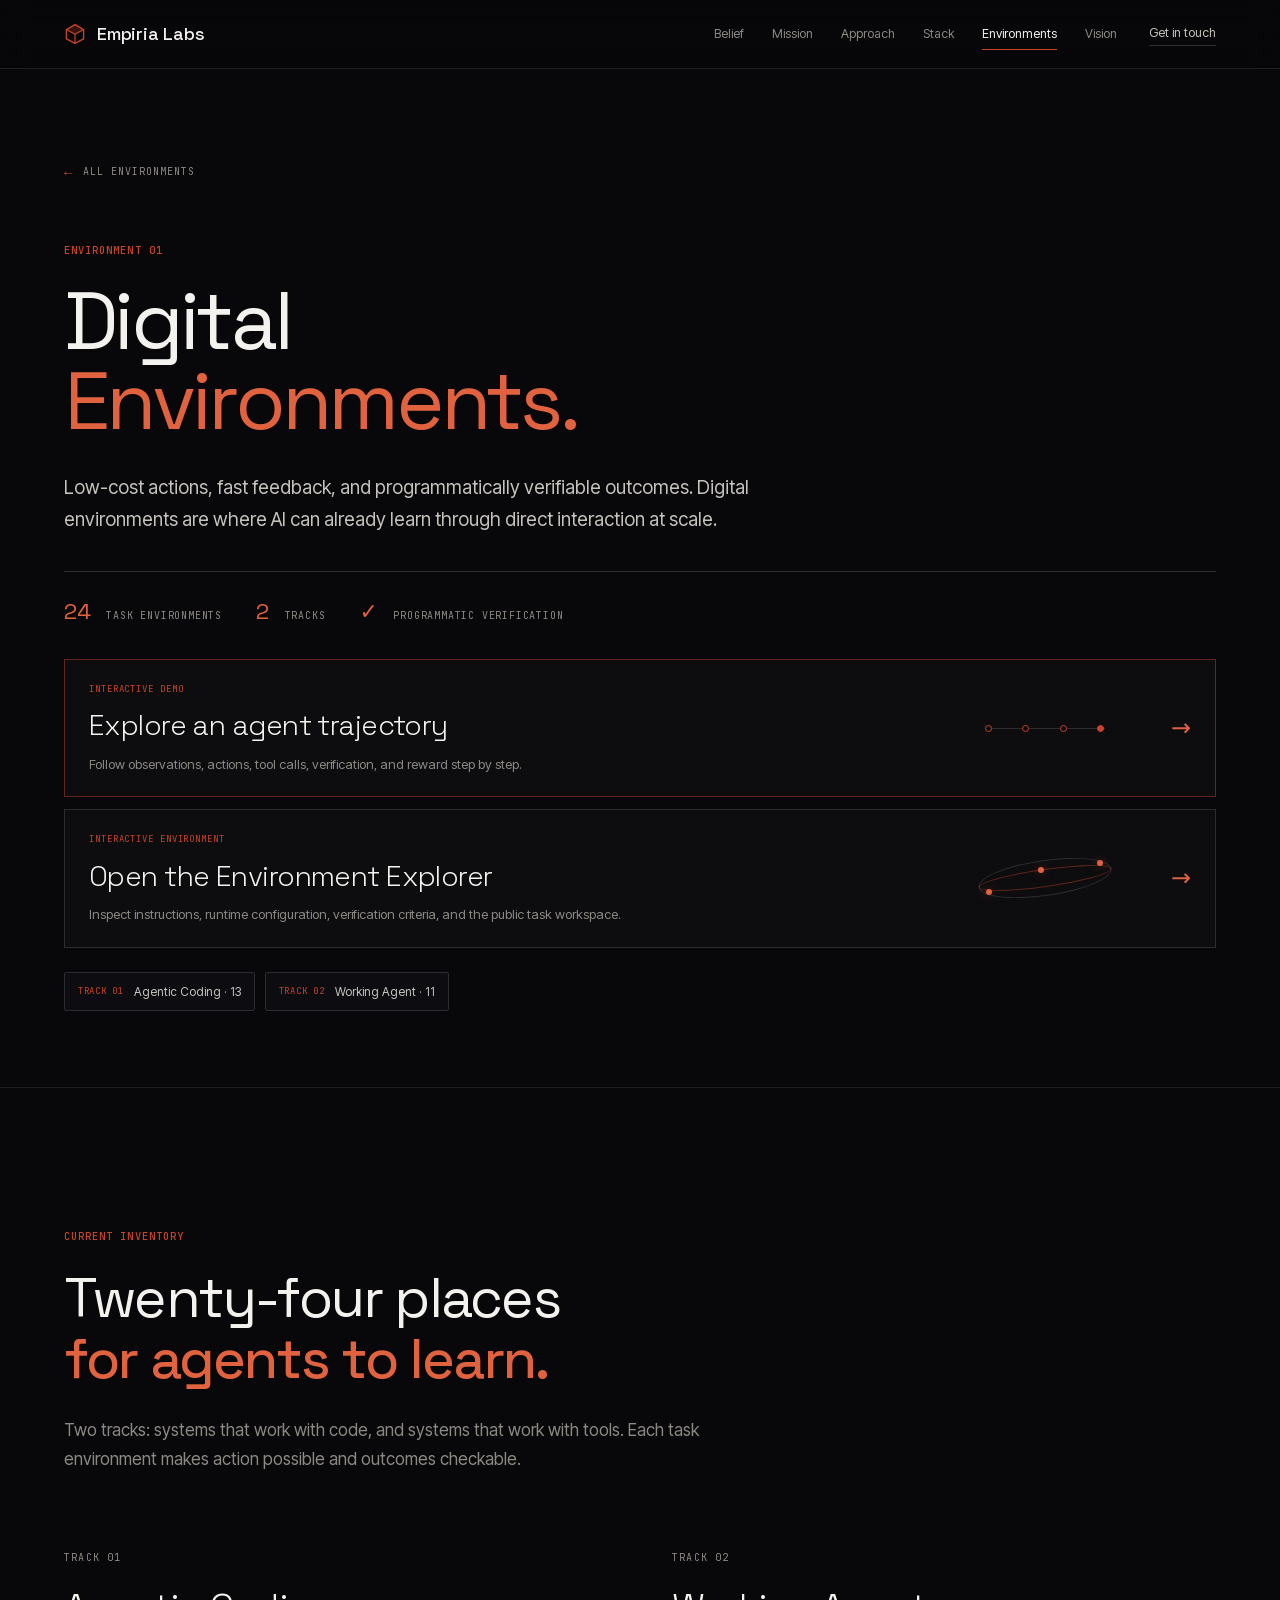
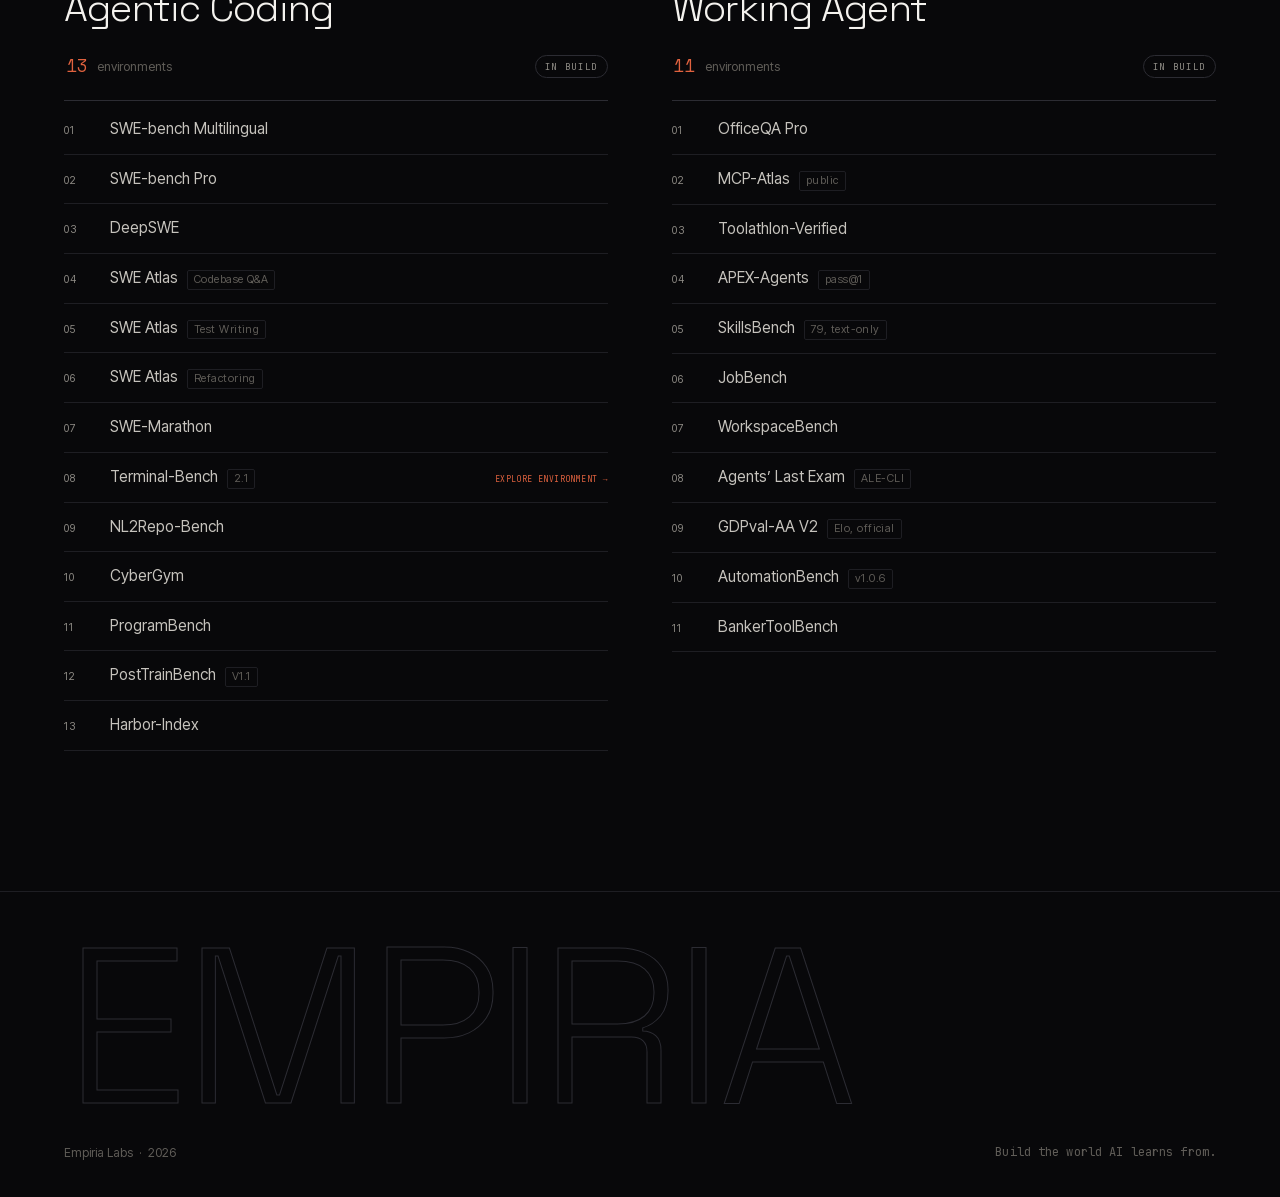
==== commit 4f7930ef: "Add categorized environment explorer" ====
--- a/digital-environments.html
+++ b/digital-environments.html
@@ -66,6 +66,17 @@
         </span>
         <span class="trajectory-launch-arrow" aria-hidden="true">→</span>
       </a>
+      <a class="trajectory-launch environment-launch" href="environment-explorer.html?environment=rocket-ascent-guidance-clean">
+        <span class="trajectory-launch-copy">
+          <small>Interactive environment</small>
+          <strong>Open the Environment Explorer</strong>
+          <span>Inspect instructions, runtime configuration, verification criteria, and the public task workspace.</span>
+        </span>
+        <span class="environment-launch-orbit" aria-hidden="true">
+          <i></i><b></b><em></em>
+        </span>
+        <span class="trajectory-launch-arrow" aria-hidden="true">→</span>
+      </a>
       <nav class="track-jump" aria-label="Jump to a digital environment track">
         <a href="#agentic-coding"><span>Track 01</span> Agentic Coding · 13</a>
         <a href="#working-agent"><span>Track 02</span> Working Agent · 11</a>
@@ -99,7 +110,7 @@
             <li><span class="env-n">05</span><span class="env-name">SWE Atlas <span class="env-q">Test Writing</span></span></li>
             <li><span class="env-n">06</span><span class="env-name">SWE Atlas <span class="env-q">Refactoring</span></span></li>
             <li><span class="env-n">07</span><span class="env-name">SWE-Marathon</span></li>
-            <li><span class="env-n">08</span><span class="env-name">Terminal-Bench <span class="env-q">2.1</span></span></li>
+            <li class="env-list-linked"><a href="environment-explorer.html?environment=rocket-ascent-guidance-clean"><span class="env-n">08</span><span class="env-name">Terminal-Bench <span class="env-q">2.1</span><span class="env-explore-label">Explore environment →</span></span></a></li>
             <li><span class="env-n">09</span><span class="env-name">NL2Repo-Bench</span></li>
             <li><span class="env-n">10</span><span class="env-name">CyberGym</span></li>
             <li><span class="env-n">11</span><span class="env-name">ProgramBench</span></li>
--- a/style.css
+++ b/style.css
@@ -1547,6 +1547,55 @@
 }
 .trajectory-launch-path i:last-child { background: var(--accent); }
 .trajectory-launch-arrow { font-size: 24px; color: var(--accent-soft); }
+.environment-launch { margin-top: 12px; border-color: var(--line-2); }
+.environment-launch-orbit {
+  position: relative;
+  display: block;
+  width: 150px;
+  height: 48px;
+}
+.environment-launch-orbit::before,
+.environment-launch-orbit::after {
+  content: "";
+  position: absolute;
+  left: 8px;
+  right: 8px;
+  border: 1px solid var(--line-2);
+  border-radius: 50%;
+  transform: rotate(-8deg);
+}
+.environment-launch-orbit::before { top: 6px; bottom: 6px; }
+.environment-launch-orbit::after { top: 15px; bottom: 15px; border-color: rgba(200,69,42,.42); }
+.environment-launch-orbit i,
+.environment-launch-orbit b,
+.environment-launch-orbit em {
+  position: absolute;
+  z-index: 1;
+  width: 6px;
+  height: 6px;
+  border-radius: 50%;
+  background: var(--accent-soft);
+  box-shadow: 0 0 10px rgba(200,69,42,.5);
+}
+.environment-launch-orbit i { left: 16px; bottom: 7px; }
+.environment-launch-orbit b { left: 68px; top: 13px; }
+.environment-launch-orbit em { right: 17px; top: 6px; }
+.env-list-linked { display: block !important; padding: 0 !important; }
+.env-list-linked > a {
+  display: grid;
+  grid-template-columns: 34px minmax(0, 1fr);
+  align-items: baseline;
+  gap: 12px;
+  padding-block: 13px;
+}
+.env-explore-label {
+  margin-left: auto;
+  font-family: var(--f-mono);
+  font-size: 8px;
+  letter-spacing: .05em;
+  text-transform: uppercase;
+  color: var(--accent-soft);
+}
 
 /* ── trajectory explorer ────────────────────────────────── */
 .trajectory-main { position: relative; z-index: 1; }
@@ -1929,6 +1978,59 @@
   border: 1px solid var(--line-2);
   background: rgba(18,18,22,.48);
 }
+.timeline-view-actions { display: flex; align-items: center; justify-content: flex-end; gap: 9px; flex-wrap: wrap; }
+.timeline-view-switch { display: inline-flex; border: 1px solid var(--line-2); background: var(--bg); }
+.timeline-view-switch button {
+  min-height: 30px;
+  padding: 0 11px;
+  border: 0;
+  background: transparent;
+  color: var(--ink-4);
+  font-family: var(--f-mono);
+  font-size: 9px;
+  letter-spacing: .07em;
+  text-transform: uppercase;
+  cursor: pointer;
+}
+.timeline-view-switch button + button { border-left: 1px solid var(--line-2); }
+.timeline-view-switch button[aria-pressed="true"] { background: rgba(200,69,42,.12); color: var(--accent-soft); }
+.timeline-fullscreen-button {
+  min-height: 30px;
+  padding: 0 11px;
+  border: 1px solid var(--line-2);
+  border-radius: 2px;
+  background: transparent;
+  color: var(--ink-3);
+  font-family: var(--f-mono);
+  font-size: 9px;
+  letter-spacing: .07em;
+  text-transform: uppercase;
+  cursor: pointer;
+}
+.timeline-fullscreen-button span { margin-left: 6px; color: var(--accent-soft); font-size: 13px; }
+.timeline-fullscreen .timeline-workspace {
+  position: fixed;
+  inset: 0;
+  z-index: 1000;
+  overflow: auto;
+  padding: 18px;
+  background: var(--bg);
+}
+.timeline-fullscreen .trajectory-main { z-index: 1000; }
+.timeline-fullscreen .timeline-toolbar { top: 0; margin-top: 0; }
+.timeline-fullscreen .raw-timeline-shell { margin-top: 10px; min-height: calc(100vh - 36px); background: var(--bg-alt); }
+.timeline-fullscreen .raw-timeline-shell > .trajectory-panel-head { position: sticky; top: 0; z-index: 5; padding-block: 5px 14px; background: var(--bg-alt); }
+.timeline-fullscreen .embedded-dialogue iframe { height: calc(100vh - 138px); min-height: 520px; }
+body.timeline-fullscreen { overflow: hidden; }
+.embedded-dialogue { margin-top: 20px; border-top: 1px solid var(--line); }
+.embedded-dialogue iframe {
+  display: block;
+  width: 100%;
+  height: min(78vh, 960px);
+  min-height: 640px;
+  border: 0;
+  background: #101216;
+}
 .raw-timeline {
   --raw-rail-x: 56px;
   position: relative;
@@ -2069,6 +2171,8 @@
   color: var(--ink-5);
 }
 .raw-empty { padding: 50px 0; text-align: center; color: var(--ink-4); }
+.trajectory-loading,.trajectory-load-error { padding: 54px 0; text-align: center; font-family: var(--f-mono); font-size: 10px; letter-spacing: .06em; text-transform: uppercase; color: var(--ink-4); }
+.trajectory-load-error { color: var(--error-soft); }
 
 /* ── trajectory analytics product shell ────────────────── */
 .analytics-topbar {
@@ -2131,6 +2235,7 @@
   background-color: var(--bg);
   background-image: url("data:image/svg+xml,%3Csvg xmlns='http://www.w3.org/2000/svg' width='52' height='52' viewBox='0 0 52 52'%3E%3Cpath d='M0 0H52M0 0V52' fill='none' stroke='%23fff' stroke-opacity='.016'/%3E%3C/svg%3E");
   background-size: 52px 52px;
+  transition: grid-template-columns .24s ease;
 }
 .analytics-sidebar {
   position: sticky;
@@ -2141,7 +2246,11 @@
   overflow: auto;
   border-right: 1px solid var(--line-2);
   background: rgba(10,10,13,.94);
-}
+  min-width: 0;
+  transition: opacity .18s ease, visibility .18s ease;
+}
+.trajectory-main.sidebar-collapsed { grid-template-columns: 0 minmax(0, 1fr); }
+.trajectory-main.sidebar-collapsed .analytics-sidebar { width: 0; opacity: 0; visibility: hidden; pointer-events: none; border-right: 0; overflow: hidden; }
 .analytics-sidebar-head {
   display: flex;
   justify-content: space-between;
@@ -2157,7 +2266,7 @@
   text-transform: uppercase;
   color: var(--ink-4);
 }
-.analytics-sidebar-head button { display: none; border: 0; background: none; color: var(--ink-3); font-size: 22px; }
+.analytics-sidebar-head button { display: block; border: 0; background: none; color: var(--ink-3); font-size: 22px; cursor: pointer; }
 .sidebar-search { display: grid; gap: 7px; padding: 16px 20px; border-bottom: 1px solid var(--line); }
 .sidebar-search span { font-family: var(--f-mono); font-size: 8.5px; letter-spacing: .08em; text-transform: uppercase; color: var(--ink-5); }
 .sidebar-search input {
@@ -2191,6 +2300,9 @@
 .sidebar-group-heading[aria-pressed="true"] { color: var(--accent-soft); }
 .sidebar-group-heading b { font-weight: 500; color: var(--ink-5); }
 .sidebar-run-list { padding: 0 10px 10px; }
+.sidebar-subgroup-label { display: flex; align-items: center; justify-content: space-between; gap: 10px; padding: 11px 10px 6px; font-family: var(--f-mono); font-size: 7.5px; letter-spacing: .07em; text-transform: uppercase; color: var(--ink-5); }
+.sidebar-subgroup-label + .sidebar-run { margin-top: 2px; }
+.sidebar-subgroup-label b { font-weight: 500; color: var(--ink-4); }
 .sidebar-run {
   width: 100%;
   display: grid;
@@ -2215,13 +2327,15 @@
 .sidebar-filter-section { padding: 18px 20px; border-bottom: 1px solid var(--line); }
 .sidebar-filter-section label { display: flex; align-items: center; gap: 8px; margin-top: 11px; font-size: 11px; color: var(--ink-3); }
 .sidebar-filter-section input { accent-color: var(--accent); }
+.snapshot-filter-section small { display: block; margin-top: 9px; font-family: var(--f-mono); font-size: 8px; color: var(--ink-5); }
 .sidebar-footnote { margin-top: auto; padding: 18px 20px; border-top: 1px solid var(--line); }
 .sidebar-footnote span { font-family: var(--f-mono); font-size: 9px; text-transform: uppercase; color: var(--ink-3); }
 .sidebar-footnote small { display: block; margin-top: 7px; font-size: 10px; line-height: 1.5; color: var(--ink-5); }
 
 .analytics-content { min-width: 0; }
 .analytics-content-inner { width: min(100%, 1500px); margin: 0 auto; padding: 28px clamp(22px, 3vw, 46px) 80px; }
-.sidebar-open { display: none; }
+.sidebar-open { display: none; align-items: center; min-height: 34px; margin-bottom: 14px; padding: 0 11px; border: 1px solid var(--line-2); background: var(--surface); color: var(--ink-3); font-family: var(--f-mono); font-size: 9px; letter-spacing: .06em; text-transform: uppercase; cursor: pointer; }
+.trajectory-main.sidebar-collapsed .sidebar-open { display: inline-flex; }
 .analytics-category-empty {
   min-height: calc(100vh - 150px);
   display: grid;
@@ -2316,8 +2430,10 @@
 .token-panel .token-composition { margin-top: 18px; height: 6px; }
 .token-panel .token-breakdown { margin-top: 14px; }
 .token-panel .token-breakdown small { display: block; margin-top: 4px; font-family: var(--f-mono); font-size: 8px; color: var(--ink-5); }
+.token-usage-note { margin-top: 13px; font-family: var(--f-mono); font-size: 8.5px; line-height: 1.55; letter-spacing: .035em; color: var(--ink-5); }
 
 .timeline-toolbar { position: sticky; top: 62px; z-index: 40; display: grid; grid-template-columns: auto minmax(220px,.7fr); gap: 12px 20px; margin-top: 16px; padding: 13px 16px; border: 1px solid var(--line-2); background: rgba(8,8,10,.95); backdrop-filter: blur(12px); }
+.timeline-toolbar[hidden], .raw-timeline[hidden], .embedded-dialogue[hidden] { display: none !important; }
 .timeline-toolbar-title { display: flex; align-items: baseline; gap: 8px; }
 .timeline-toolbar-title p { margin-right: 8px; font-family: var(--f-mono); font-size: 9px; letter-spacing: .08em; text-transform: uppercase; color: var(--accent); }
 .timeline-toolbar-title strong { font-family: var(--f-display); font-size: 23px; font-weight: 300; color: var(--ink); }
@@ -2335,6 +2451,8 @@
 @media (hover:hover) and (pointer:fine) {
   .analytics-category-nav button:hover,.sidebar-group-heading:hover,.sidebar-run:hover { color: var(--ink); }
   .analytics-back-link:hover { color: var(--accent-soft); border-color: var(--accent); }
+  .timeline-view-switch button:hover { color: var(--ink); background: var(--surface); }
+  .timeline-fullscreen-button:hover { border-color: var(--accent); color: var(--ink); }
 }
 
 @media (max-width: 1100px) {
@@ -2351,10 +2469,12 @@
   .analytics-product-name,.analytics-category-nav { display: none; }
   .analytics-back-link { display: block; margin-left: auto; }
   .trajectory-main { display: block; }
+  .trajectory-main.sidebar-collapsed { display: block; }
   .analytics-sidebar { position: fixed; left: 0; top: 62px; z-index: 70; width: min(86vw,300px); transform: translateX(-102%); transition: transform .22s ease; box-shadow: 20px 0 50px rgba(0,0,0,.35); }
   .analytics-sidebar.open { transform: none; }
+  .trajectory-main.sidebar-collapsed .analytics-sidebar { width: min(86vw,300px); opacity: 1; visibility: visible; pointer-events: auto; border-right: 1px solid var(--line-2); overflow: auto; }
   .analytics-sidebar-head button { display: block; }
-  .sidebar-open { display: block; margin-bottom: 14px; min-height: 36px; padding: 0 11px; border: 1px solid var(--line-2); background: var(--surface); color: var(--ink-3); font-family: var(--f-mono); font-size: 9px; text-transform: uppercase; }
+  .sidebar-open { display: inline-flex; min-height: 36px; }
   .analytics-content-inner { padding: 20px 18px 60px; }
   .environment-grid { grid-template-columns: repeat(2,minmax(0,1fr)); }
   .pipeline-detail-body { grid-template-columns: 1fr; }
@@ -2379,6 +2499,9 @@
   .environment-grid,.compact-facts,.verification-list { grid-template-columns: 1fr; }
   .lifecycle { grid-template-columns: 1fr 1fr; }
   .token-panel .token-breakdown { grid-template-columns: 1fr; }
+  .raw-timeline-shell > .trajectory-panel-head { align-items: flex-start; flex-direction: column; }
+  .timeline-view-actions { justify-content: flex-start; }
+  .embedded-dialogue iframe { height: 74vh; min-height: 540px; }
   .raw-event-summary { grid-template-columns: 28px 28px minmax(0,1fr); }
   .raw-event-meta { grid-column: 3; }
   .raw-event-body { margin-left: 56px; max-width: calc(100% - 56px); }
@@ -2720,6 +2843,12 @@
 @media (hover: hover) and (pointer: fine) {
   .trajectory-launch { transition: border-color .22s ease, background-color .22s ease; }
   .trajectory-launch:hover { border-color: var(--accent); background: rgba(18,18,22,.82); }
+  .environment-launch-orbit i,
+  .environment-launch-orbit b,
+  .environment-launch-orbit em { transition: transform .35s cubic-bezier(.22,.61,.36,1); }
+  .environment-launch:hover .environment-launch-orbit i { transform: translate(5px,-5px); }
+  .environment-launch:hover .environment-launch-orbit b { transform: translate(7px,-3px); }
+  .environment-launch:hover .environment-launch-orbit em { transform: translate(4px,-2px); }
   .trajectory-controls button:hover { border-color: var(--ink-4); color: var(--ink); }
   .raw-filter-bar button:hover { border-color: var(--ink-4); color: var(--ink-2); }
   .raw-event-summary:hover .raw-event-heading strong { color: var(--ink); }
